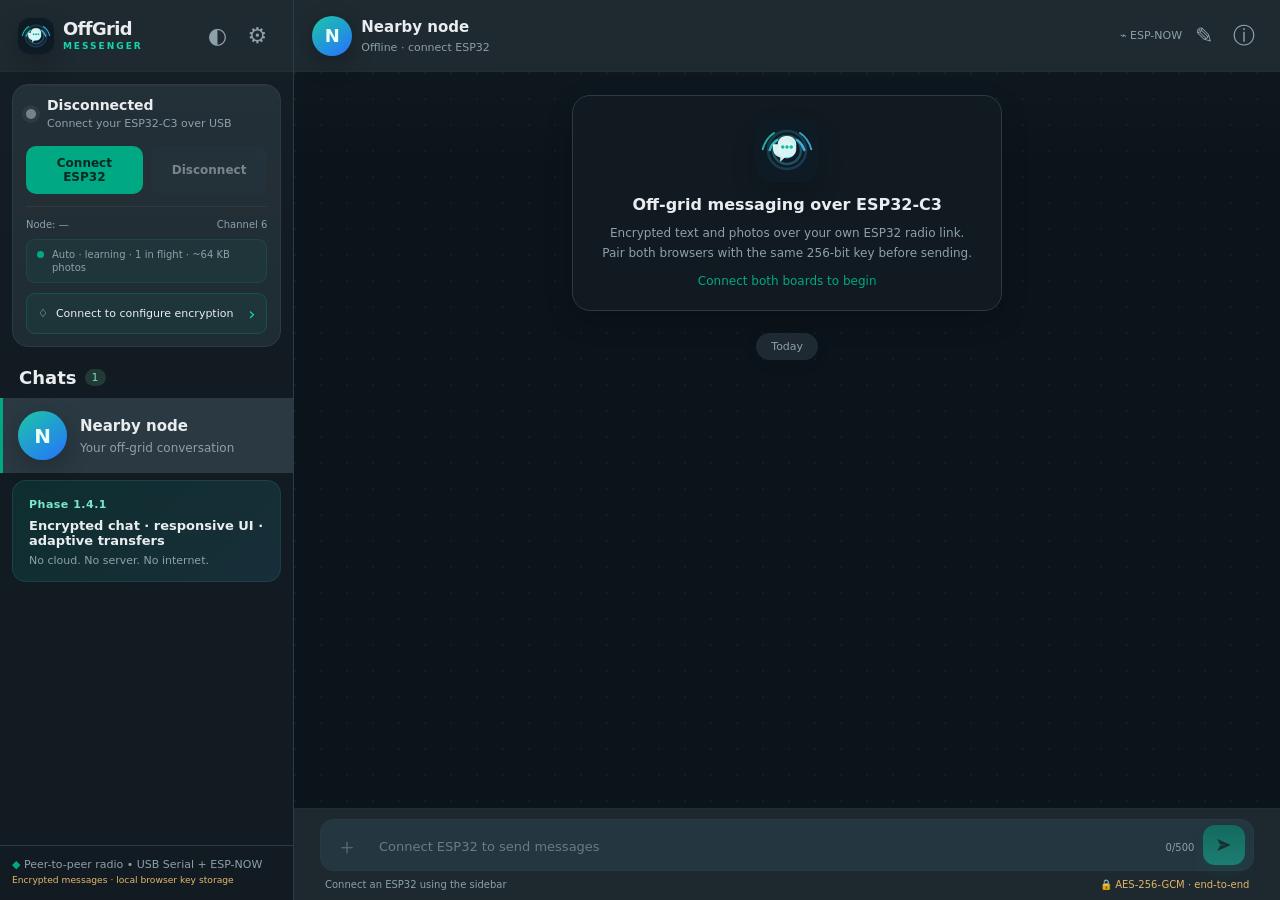
==== web/index.html @ 401028d9 "web(1.4.1): Add protocol contract tests Component snapshot derived from OffGridMessenger_Phase1_4_1." ====
<!doctype html>
<html lang="en">
<head>
  <meta charset="utf-8">
  <meta name="viewport" content="width=device-width, initial-scale=1">
  <meta name="theme-color" content="#101b21">
  <title>OffGrid Messenger — Phase 1.4.1</title>
  <link rel="icon" href="logo.svg" type="image/svg+xml">
  <link rel="stylesheet" href="styles.css?v=1.4.1">
  <script src="protocol.js?v=1.4.1" defer></script>
  <script src="app.js?v=1.4.1" defer></script>
</head>
<body>
<div class="app" id="app">
  <aside class="sidebar">
    <header class="side-head">
      <div class="branding">
        <img class="brand-logo" src="logo.svg" alt="OffGrid Messenger logo">
        <div><strong>OffGrid</strong><small>MESSENGER</small></div>
      </div>
      <div class="side-actions">
        <button class="icon-button" id="themeToggle" title="Toggle appearance" aria-label="Toggle appearance">◐</button>
        <button class="icon-button" id="settingsButton" title="Settings" aria-label="Settings">⚙</button>
      </div>
    </header>
    <div class="side-connection" id="connectionCard">
      <div class="connection-title">
        <span class="status-dot" id="statusDot"></span>
        <div><strong id="connectionState">Disconnected</strong><small id="connectionDescription">Connect your ESP32-C3 over USB</small></div>
      </div>
      <div class="connection-buttons">
        <button class="primary-button" id="connectButton">Connect ESP32</button>
        <button class="quiet-button" id="disconnectButton" disabled>Disconnect</button>
      </div>
      <div class="node-info"><span id="nodeAddress">Node: —</span><span id="nodeChannel">Channel 6</span></div>
      <div class="link-health" title="Link profile uses acknowledgment latency and retries, not physical distance"><span class="link-health-dot"></span><span id="linkModeLabel">Auto · learning link quality</span></div>
      <button class="security-line" id="securityButton" type="button"><span id="securityIcon">♢</span><span id="securityLabel">Connect to configure encryption</span><span class="security-chevron">›</span></button>
    </div>
    <div class="chats-heading"><h2>Chats</h2><span class="tiny-badge">1</span></div>
    <button class="contact active" id="contactButton" type="button">
      <span class="avatar" id="contactAvatar">N</span>
      <span class="contact-body"><span class="contact-top"><strong id="contactSidebarName">Nearby node</strong><span class="contact-time" id="lastChatTime"></span></span><span class="contact-preview" id="lastChatPreview">Your off-grid conversation</span></span>
    </button>
    <div class="phase-banner">
      <span>Phase 1.4.1</span>
      <strong>Encrypted chat · responsive UI · adaptive transfers</strong>
      <small>No cloud. No server. No internet.</small>
    </div>
    <div class="side-foot"><span class="tiny-offline">◆</span> Peer-to-peer radio • USB Serial + ESP-NOW <small>Encrypted messages · local browser key storage</small></div>
  </aside>
  <main class="conversation">
    <header class="chat-header">
      <button id="mobileBack" class="icon-button back-button" aria-label="Back to chats">‹</button>
      <span class="avatar avatar-small" id="headerAvatar">N</span>
      <div class="chat-title"><strong id="chatName">Nearby node</strong><span id="chatSubhead">Waiting for USB connection</span></div>
      <div class="header-tools"><span class="header-radio" title="ESP-NOW, channel 6">⌁ <span>ESP-NOW</span></span><button class="icon-button" id="renameButton" title="Rename contact" aria-label="Rename contact">✎</button><button class="icon-button" id="infoButton" title="About this chat" aria-label="Chat information">ⓘ</button></div>
    </header>
    <div class="chat-background">
      <div class="chat-scroll" id="chatScroll" aria-live="polite" aria-relevant="additions">
        <div class="intro" id="introCard">
          <img class="intro-logo" src="logo.svg" alt="OffGrid Messenger logo">
          <strong>Off-grid messaging over ESP32-C3</strong>
          <p>Encrypted text and photos over your own ESP32 radio link. Pair both browsers with the same 256-bit key before sending.</p>
          <span>Connect both boards to begin</span>
        </div>
        <div class="day-divider"><span>Today</span></div>
        <div class="messages" id="messages"></div>
      </div>
      <div class="send-panel">
        <div class="composer" id="composer">
          <button class="icon-button composer-attach" id="attachments" title="Send a photo" aria-label="Send a photo" disabled>＋</button>
          <input type="file" id="photoPicker" accept="image/*" hidden>
          <textarea id="messageInput" rows="1" maxlength="2000" placeholder="Connect ESP32 to send messages" disabled aria-label="Message"></textarea>
          <span id="byteCount" class="byte-count">0/500</span>
          <button class="send-button" id="sendButton" aria-label="Send message" disabled>
            <svg viewBox="0 0 24 24" aria-hidden="true"><path d="M3 20 21 12 3 4l3.8 7.2L15 12l-8.2.8L3 20Z"/></svg>
          </button>
        </div>
        <div class="composer-caption"><span id="composerStatus">Connect an ESP32 using the sidebar</span><span id="encryptionStatus">🔒 AES-256-GCM · end-to-end</span></div>
      </div>
    </div>
  </main>
</div>
<div class="modal-backdrop hidden" id="modalBackdrop" role="presentation"><section class="modal" role="dialog" aria-modal="true" aria-labelledby="modalTitle"><div class="modal-head"><h2 id="modalTitle">Settings</h2><button class="icon-button" id="closeModal" aria-label="Close dialog">✕</button></div><div id="modalBody"></div></section></div>
<div class="toast-host" id="toastHost" aria-live="polite"></div>
</body>
</html>
---- web/styles.css ----
:root{
  font-family:Inter,system-ui,-apple-system,"Segoe UI",sans-serif;
  font-size:14px;color-scheme:dark;
  --background:#09151b;--shell:#111b21;--panel:#202c33;--raised:#243640;--message:#202c33;--mine:#005c4b;
  --ink:#e9edef;--muted:#8ea0aa;--line:#2b3b43;--accent:#00a884;--accent-strong:#15d4b0;--hover:#2a3942;
  --chat:#0b141a;--blue:#53bdeb;--danger:#ff9985;--shadow:0 18px 60px rgba(0,0,0,.28);--glow:0 0 0 4px rgba(0,168,132,.12);
}
*{box-sizing:border-box}
html,body{height:100%}
body{margin:0;background:radial-gradient(circle at top,#0d2430 0,#09151b 48%,#071219 100%);color:var(--ink);overflow:hidden}
button,textarea,input{font:inherit}button{cursor:pointer}button:disabled{cursor:not-allowed;opacity:.45}
.app{max-width:1600px;min-width:320px;margin:0 auto;height:100dvh;display:flex;box-shadow:var(--shadow);background:var(--shell)}
.sidebar{width:370px;flex:none;border-right:1px solid var(--line);display:flex;flex-direction:column;min-height:0;background:linear-gradient(180deg,rgba(255,255,255,.015),transparent 30%)}
.side-head,.chat-header{height:72px;min-height:72px;background:rgba(32,44,51,.88);backdrop-filter:blur(12px);display:flex;align-items:center;padding:0 19px;gap:13px;border-bottom:1px solid rgba(255,255,255,.02)}
.side-head{justify-content:space-between}.branding{display:flex;align-items:center;gap:12px;line-height:1.1}.branding strong{font-size:19px;letter-spacing:-.6px}.branding small{display:block;font-size:9px;font-weight:750;color:var(--accent-strong);letter-spacing:2.6px;margin-top:4px}.brand-logo{width:38px;height:38px;border-radius:12px;box-shadow:0 10px 24px rgba(0,0,0,.22)}
.side-actions,.header-tools{display:flex;gap:4px;align-items:center}.icon-button{height:36px;width:36px;border:0;color:var(--muted);font-size:22px;border-radius:50%;background:transparent;display:inline-grid;place-items:center;transition:background .18s ease,color .18s ease,transform .18s ease}.icon-button:not(:disabled):hover{background:var(--hover);color:var(--ink);transform:translateY(-1px)}
.side-connection{margin:16px 15px 10px;padding:16px;border-radius:16px;background:linear-gradient(180deg,rgba(255,255,255,.02),transparent),var(--panel);border:1px solid var(--line);box-shadow:inset 0 1px 0 rgba(255,255,255,.03);transition:transform .24s ease,box-shadow .24s ease}.side-connection:hover{transform:translateY(-1px);box-shadow:var(--shadow),var(--glow)}
.connection-title{display:flex;align-items:center;gap:11px}.connection-title strong,.connection-title small{display:block}.connection-title small{color:var(--muted);font-size:11px;margin-top:4px;overflow-wrap:anywhere}.status-dot{height:10px;width:10px;background:#74848a;border-radius:100%;box-shadow:0 0 0 4px #74848a20;flex:none}.status-dot.on{background:#19cba4;box-shadow:0 0 0 4px #19cba420;animation:pulseDot 2s infinite}.status-dot.wait{background:#f6c453;box-shadow:0 0 0 4px #f6c45320;animation:pulseDot 1.7s infinite}
.connection-buttons{display:flex;gap:8px;margin:16px 0 12px}.primary-button,.quiet-button{border:0;border-radius:10px;padding:10px 14px;font-weight:700;font-size:12px;transition:transform .18s ease,filter .18s ease,background .18s ease}.primary-button{background:var(--accent);color:#062a22}.quiet-button{background:var(--raised);color:var(--ink)}.primary-button:not(:disabled):hover,.quiet-button:not(:disabled):hover{transform:translateY(-1px);filter:brightness(1.05)}.primary-button:not(:disabled):hover{background:var(--accent-strong)}
.node-info{border-top:1px solid var(--line);padding-top:12px;display:flex;justify-content:space-between;color:var(--muted);font-size:10px;gap:8px}.chats-heading{display:flex;align-items:center;gap:8px;padding:12px 19px 10px}.chats-heading h2{font-size:18px;margin:0}.tiny-badge{background:#213a34;color:#78d8bc;font-size:11px;padding:2px 7px;border-radius:50px}
.contact{display:flex;gap:13px;align-items:center;text-align:left;width:100%;background:transparent;color:var(--ink);border:0;padding:13px 18px;transition:background .2s ease}.contact.active{background:var(--hover);border-left:3px solid var(--accent);padding-left:15px}.contact:hover{background:var(--hover)}
.avatar{background:linear-gradient(145deg,#1cc7a7,#2671ff);width:49px;height:49px;border-radius:50%;display:inline-grid;place-items:center;font-size:20px;font-weight:700;color:#eafff6;flex:none;box-shadow:0 8px 24px rgba(0,0,0,.22)}.avatar-small{width:40px;height:40px;font-size:18px}
.contact-body{flex:1;min-width:0}.contact-top{display:flex;align-items:center;justify-content:space-between;gap:5px}.contact-top strong{overflow:hidden;text-overflow:ellipsis;white-space:nowrap;font-weight:600;font-size:15px}.contact-time{color:var(--muted);font-size:10px;flex:none}.contact-preview{color:var(--muted);display:block;white-space:nowrap;overflow:hidden;text-overflow:ellipsis;margin-top:6px;font-size:12px}
.phase-banner{margin:8px 15px 14px;padding:14px 16px;border-radius:14px;background:linear-gradient(135deg,rgba(0,168,132,.14),rgba(83,189,235,.12));border:1px solid rgba(83,189,235,.12)}.phase-banner span{display:inline-block;color:#7be7cb;font-size:11px;font-weight:700;letter-spacing:.5px}.phase-banner strong{display:block;margin-top:7px;font-size:13px}.phase-banner small{display:block;margin-top:6px;color:var(--muted);font-size:11px}
.side-foot{margin-top:auto;padding:13px 18px 19px;color:var(--muted);font-size:11px;line-height:1.6;border-top:1px solid var(--line)}.side-foot small{display:block;color:#e4b76d}.tiny-offline{color:var(--accent)}
.conversation{min-width:0;flex:1;display:flex;flex-direction:column}.chat-header{padding:0 24px}.chat-title{flex:1;min-width:0}.chat-title strong{display:block;font-size:15px;white-space:nowrap;overflow:hidden;text-overflow:ellipsis}.chat-title span{display:block;color:var(--muted);font-size:11px;margin-top:5px}.header-radio{color:var(--muted);font-size:11px;white-space:nowrap}.back-button{display:none}
.chat-background{min-height:0;display:flex;flex:1;flex-direction:column;background-color:var(--chat);background-image:radial-gradient(circle at 1px 1px,rgba(113,145,138,.08) 1px,transparent 0),linear-gradient(180deg,rgba(255,255,255,.015),transparent 12%);background-size:26px 26px,100% 100%}
.chat-scroll{flex:1;overflow-y:auto;padding:20px 8% 28px;scrollbar-color:#63747a50 transparent;scrollbar-width:thin}.intro{margin:7px auto 22px;max-width:430px;border:1px solid var(--line);border-radius:18px;background:rgba(17,27,33,.92);text-align:center;padding:22px 24px;color:var(--muted);font-size:12px;box-shadow:0 10px 28px rgba(0,0,0,.16);animation:fadeUp .5s ease}.intro-logo{width:64px;height:64px;border-radius:18px;box-shadow:0 12px 26px rgba(0,0,0,.16);margin-bottom:10px}.intro strong{display:block;color:var(--ink);font-size:16px}.intro p{line-height:1.65;margin:10px 0}.intro span{color:var(--accent)}.day-divider{text-align:center;margin:0 auto 20px}.day-divider span{display:inline-block;background:rgba(32,44,51,.92);color:var(--muted);padding:7px 15px;border-radius:999px;font-size:11px;box-shadow:0 4px 14px rgba(0,0,0,.08)}
.messages{display:flex;flex-direction:column;gap:8px}.message-row{width:100%;display:flex;opacity:1;transform:translateY(0)}.message-row.in.is-new{animation:msgInLeft .28s cubic-bezier(.2,.8,.2,1)}.message-row.out.is-new{animation:msgInRight .28s cubic-bezier(.2,.8,.2,1)}.message-row.out{justify-content:flex-end}
.message-bubble{max-width:min(76%,560px);min-width:94px;border-radius:10px;background:var(--message);padding:9px 11px 6px;box-shadow:0 1px 1px #0002,0 8px 20px rgba(0,0,0,.06);position:relative;overflow-wrap:anywhere;word-break:break-word;transition:transform .18s ease,box-shadow .18s ease}.message-bubble:hover{transform:translateY(-1px);box-shadow:0 1px 1px #0002,0 12px 26px rgba(0,0,0,.08)}.out .message-bubble{background:var(--mine)}.message-text{white-space:pre-wrap;line-height:1.5;font-size:13px}.message-meta{display:flex;justify-content:flex-end;align-items:center;gap:6px;margin-top:4px;font-size:10px;color:#c2d2d5ad;user-select:none;white-space:nowrap}.receipt{display:inline-flex;align-items:flex-end;min-width:18px;height:12px;position:relative}.receipt .check{position:absolute;right:0;bottom:-1px;font-size:12px;line-height:1;color:#b5c5c8;transform-origin:center;transition:color .18s ease,opacity .18s ease,transform .18s ease}.receipt .check.first{right:7px}.receipt .check.second{right:0}.message-row[data-status="read"] .receipt .check,.receipt.read .check{color:var(--blue)}.message-row[data-status="failed"] .receipt .check,.receipt.failed .check{display:none}.receipt.single .check.second{display:none}.receipt.pending .check,.receipt.queued .check{display:none}.receipt.pending::before,.receipt.queued::before{content:"◷";font-size:11px;color:#b5c5c8;position:absolute;right:0;bottom:-1px}.receipt.failed::before{content:"!";font-size:11px;color:var(--danger);position:absolute;right:0;bottom:-1px;font-weight:800}.message-row[data-status="read"] .receipt{animation:receiptGlow .24s ease}.send-panel{background:rgba(32,44,51,.88);backdrop-filter:blur(10px);padding:12px 24px 10px;border-top:1px solid rgba(255,255,255,.02)}.composer{display:flex;align-items:flex-end;gap:9px;background:var(--raised);border-radius:14px;padding:5px 8px;border:1px solid rgba(255,255,255,.02);transition:border-color .18s ease,box-shadow .18s ease}.composer:focus-within{border-color:rgba(0,168,132,.42);box-shadow:var(--glow)}.composer textarea{background:transparent;flex:1;min-width:0;border:0;resize:none;max-height:125px;min-height:36px;outline:none;color:var(--ink);padding:9px 5px;line-height:18px;scrollbar-width:thin}.composer textarea::placeholder{color:var(--muted)}.composer textarea:disabled{opacity:.65}.send-button{background:linear-gradient(180deg,var(--accent),var(--accent-strong));border:0;border-radius:12px;width:42px;height:40px;display:grid;place-items:center;color:#062b22;flex:none;box-shadow:0 10px 18px rgba(0,168,132,.18);transition:transform .18s ease,filter .18s ease}.send-button svg{width:18px;height:18px;fill:#062b22}.send-button:not(:disabled):hover{transform:translateY(-1px) scale(1.02);filter:brightness(1.03)}.byte-count{color:var(--muted);font-size:10px;padding-bottom:12px;white-space:nowrap}.byte-count.over{color:#ff9b83}.composer-caption{display:flex;justify-content:space-between;gap:10px;padding:8px 5px 1px;color:var(--muted);font-size:10px}.composer-caption span:last-child{color:#e0b56b}
.modal-backdrop{position:fixed;inset:0;background:#0009;z-index:10;display:grid;place-items:center;padding:16px;backdrop-filter:blur(4px)}.modal-backdrop.hidden{display:none}.modal{background:var(--panel);border:1px solid var(--line);border-radius:18px;width:min(430px,100%);padding:20px;box-shadow:var(--shadow);animation:modalIn .18s ease}.modal-head{display:flex;align-items:center;justify-content:space-between}.modal-head h2{margin:0;font-size:19px}.modal p{font-size:12px;color:var(--muted);line-height:1.6}.modal label{display:block;margin:18px 0 8px;font-size:12px;color:var(--muted)}.modal input{width:100%;background:var(--shell);border:1px solid var(--line);border-radius:10px;padding:12px;color:var(--ink);outline-color:var(--accent)}.modal-actions{display:flex;justify-content:flex-end;margin-top:19px;gap:8px}.info-line{border-bottom:1px solid var(--line);padding:11px 0;font-size:12px;display:flex;justify-content:space-between;gap:12px}.info-line span{color:var(--muted)}
.toast-host{position:fixed;left:50%;bottom:90px;transform:translateX(-50%);z-index:20;pointer-events:none}.toast{background:#394c52;color:#fff;padding:11px 16px;border-radius:10px;box-shadow:var(--shadow);margin-top:7px;font-size:12px;max-width:min(90vw,450px);animation:toastIn .2s ease}.soft-button{border:0;border-radius:10px;padding:10px 14px;font-weight:700;font-size:12px;background:#3d2f2b;color:#ffcfbf}
body.light{color-scheme:light;--background:#ebeef0;--shell:#fff;--panel:#f0f2f5;--raised:#fff;--message:#fff;--mine:#d9fdd3;--ink:#1b292f;--muted:#63747b;--line:#d5dee1;--hover:#e8eff0;--chat:#efeae2;--shadow:0 4px 28px rgba(25,56,60,.1);--glow:0 0 0 4px rgba(0,168,132,.08)}
body.light{background:radial-gradient(circle at top,#f6fbff 0,#eef2f4 52%,#e8ecee 100%)}body.light .message-meta{color:#64746fc9}body.light .side-foot small,body.light .composer-caption span:last-child{color:#94711e}.history-empty{color:var(--muted);font-size:12px;text-align:center;padding:24px 0}
@keyframes pulseDot{0%{transform:scale(1);box-shadow:0 0 0 0 rgba(25,203,164,.24)}70%{transform:scale(1.05);box-shadow:0 0 0 8px rgba(25,203,164,0)}100%{transform:scale(1)}}
@keyframes fadeUp{from{opacity:0;transform:translateY(10px)}to{opacity:1;transform:none}}
@keyframes msgInLeft{from{opacity:0;transform:translate(-12px,8px) scale(.98)}to{opacity:1;transform:none}}
@keyframes msgInRight{from{opacity:0;transform:translate(12px,8px) scale(.98)}to{opacity:1;transform:none}}
@keyframes toastIn{from{opacity:0;transform:translateY(8px)}to{opacity:1;transform:none}}
@keyframes modalIn{from{opacity:0;transform:scale(.98) translateY(6px)}to{opacity:1;transform:none}}
@keyframes receiptGlow{0%{transform:scale(.9);opacity:.7}100%{transform:scale(1);opacity:1}}
@media(max-width:800px){.sidebar{width:290px}.chat-scroll{padding-left:4%;padding-right:4%}.send-panel{padding-left:10px;padding-right:10px}.chat-header{padding:0 10px}}
@media(max-width:590px){.app{position:relative;overflow:hidden}.sidebar{width:100%;position:absolute;inset:0;z-index:2}.conversation{width:100%;position:absolute;inset:0;z-index:1}body.mobile-chat .sidebar{display:none}body.mobile-chat .conversation{z-index:3}.back-button{display:grid}.header-radio span{display:none}.side-foot{padding-bottom:24px}.message-bubble{max-width:85%}}

/* Phase 1.4: compact WhatsApp-style overlapping vector receipts */
.receipt-icon{display:inline-flex;align-items:center;justify-content:center;width:26px;height:16px;flex:none;color:#aebec5;line-height:1;position:relative;transition:color .22s ease,transform .22s ease}
.receipt-icon svg{overflow:visible;display:block}
.receipt-icon .tick-one,.receipt-icon .tick-two{transition:opacity .18s ease,stroke .18s ease}
.receipt-icon.sent .tick-two{opacity:0}
.receipt-icon.read{color:#53bdeb;animation:receiptGlow .26s ease}
.receipt-icon.sending .tick-one,.receipt-icon.sending .tick-two,.receipt-icon.queued .tick-one,.receipt-icon.queued .tick-two,.receipt-icon.failed .tick-one,.receipt-icon.failed .tick-two{opacity:0}
.receipt-icon.sending:after,.receipt-icon.queued:after{content:'◷';position:absolute;right:3px;bottom:0;font-size:13px;color:var(--muted)}
.receipt-icon.failed:after{content:'!';position:absolute;right:8px;bottom:0;font-weight:800;font-size:13px;color:var(--danger)}
.transfer-progress{font-weight:700;font-variant-numeric:tabular-nums;color:var(--accent-strong);font-size:10px}
.chat-photo{display:block;max-width:min(340px,58vw);width:auto;height:auto;max-height:360px;object-fit:contain;border-radius:9px;cursor:zoom-in;background:rgba(0,0,0,.14);transition:filter .2s ease,transform .2s ease}
.chat-photo:hover{filter:brightness(1.04)}.photo-caption{font-size:10px;color:var(--muted);padding-top:7px}
.message-row.retryable{cursor:pointer}.message-row.retryable .message-bubble{outline:1px solid rgba(255,153,133,.38)}.message-row.retryable:hover .message-bubble{outline-color:var(--danger)}
.security-line{border:1px solid rgba(0,168,132,.25);width:100%;background:rgba(0,168,132,.07);color:var(--ink);display:flex;align-items:center;gap:8px;text-align:left;padding:9px 11px;border-radius:9px;font-size:11px;transition:background .2s ease,transform .18s ease}
.security-line:hover{background:rgba(0,168,132,.14);transform:translateY(-1px)}.security-line #securityLabel{flex:1;line-height:1.4}.security-chevron{font-size:18px;color:var(--accent-strong)}
.pair-key-field{display:block;width:100%;background:var(--shell);border:1px solid var(--line);border-radius:10px;padding:10px 12px;color:var(--ink);font-family:ui-monospace,SFMono-Regular,Consolas,monospace;font-size:12px;outline-color:var(--accent);resize:vertical;word-break:break-all;margin:13px 0}
.pair-actions{display:flex;align-items:center;flex-wrap:wrap;gap:8px}.pair-status{border-radius:10px;padding:11px 12px;background:rgba(0,168,132,.10);border:1px solid rgba(0,168,132,.16);font-size:12px;margin-top:14px}
.settings-actions{display:flex;flex-wrap:wrap;gap:8px;margin-top:15px}.setting-select{background:var(--shell);color:var(--ink);border:1px solid var(--line);border-radius:10px;width:100%;padding:11px;line-height:1.5;white-space:normal}
.icon-button.composer-attach:not(:disabled){background:rgba(0,168,132,.1);color:var(--accent-strong);font-size:28px;align-self:center}.icon-button.composer-attach:not(:disabled):hover{background:rgba(0,168,132,.18);transform:rotate(45deg) scale(1.06)}
.message-bubble:has(.chat-photo){padding:6px 7px 6px}.message-bubble:has(.chat-photo) .message-meta{padding:0 4px}

/* Light mode: intentionally override all Phase 1.3 dark/translucent hardcoded backgrounds. */
body.light{--shell:#fff;--panel:#f8fafb;--raised:#fff;--message:#fff;--mine:#d9fbd8;--ink:#20313a;--muted:#586a73;--line:#d9e3e6;--hover:#e9f3f2;--chat:#f2f5f4;--accent:#009779;--accent-strong:#007b66;--blue:#128ad4;--danger:#b63b36}
body.light .side-head,body.light .chat-header{background:rgba(248,250,251,.97);border-bottom:1px solid #dce6e8;color:#20313a}
body.light .send-panel{background:rgba(248,250,251,.96);border-top:1px solid #dae5e8}
body.light .side-connection{background:linear-gradient(180deg,#fff,#f4faf8);border-color:#d7e7e3;box-shadow:0 3px 20px #143e3420}
body.light .intro{background:#fff;border-color:#d6e2e5;color:#5a6d73;box-shadow:0 14px 35px #1f444c12}
body.light .day-divider span{background:#e5efed;color:#53666e;box-shadow:0 2px 10px #204a4b0d}
body.light .phase-banner{background:linear-gradient(120deg,#dff6ee,#e3f0fe);border:1px solid #c5e7e1}
body.light .phase-banner span{color:#007f68}body.light .phase-banner strong{color:#214c46}
body.light .tiny-badge{background:#def4ec;color:#08745f}
body.light .message-bubble{box-shadow:0 1px 4px #35575a16,0 7px 22px #35575a0a}
body.light .message-meta{color:#587276}
body.light .receipt-icon{color:#758d95}body.light .receipt-icon.read{color:#168bd5}
body.light .chat-background{background-color:#eef3f1;background-image:radial-gradient(circle at 1px 1px,rgba(70,111,99,.07) 1px,transparent 0)}
body.light .composer{background:#fff;border:1px solid #d9e5e7;box-shadow:0 2px 8px #123a3810}
body.light .composer textarea{color:#21353a}body.light .composer-caption{color:#5e747b}
body.light .modal{background:#fff;border-color:#d9e4e7}body.light .modal-backdrop{background:rgba(28,48,51,.42)}
body.light .modal input,body.light .pair-key-field,body.light .setting-select{background:#f7fbfb;border-color:#d4e5e7;color:#23343a}
body.light .security-line{background:#e3f7f0;border-color:#bde7d9;color:#1c564a}body.light .security-line:hover{background:#d3f2e7}
body.light .pair-status{background:#e6f7ef;border-color:#bbe2d6;color:#28604e}
body.light .soft-button{background:#fff1eb;color:#a33d2f}body.light .toast{background:#20373c;color:#fff}
body.light .contact.active{background:#e9f5f2}body.light .side-foot{color:#586d72}
body.light .brand-logo{box-shadow:0 4px 12px #2b66552b}
@media(prefers-reduced-motion:reduce){*,*::before,*::after{animation-duration:.01ms!important;transition-duration:.01ms!important;scroll-behavior:auto!important}}
@media(max-width:590px){.chat-photo{max-width:64vw}.security-line{font-size:11px}.pair-actions>*{flex:1}.phase-banner{display:none}}

/* Phase 1.4.1 — real full-width adaptive desktop / split-screen / narrow-window layout */
:root{--sidebar-width:clamp(270px,23vw,366px)}
html,body{width:100%;min-width:0;height:100%;overflow:hidden}
.app{width:100%;max-width:none;min-width:0;margin:0;height:100dvh;border-radius:0;overflow:hidden;box-shadow:none}
.sidebar{width:var(--sidebar-width);min-width:0;flex:0 0 var(--sidebar-width);overflow-y:auto;overflow-x:hidden;scrollbar-width:thin}
.conversation{flex:1 1 0;min-width:0;width:auto;overflow:hidden}
.side-head,.chat-header{min-width:0;gap:9px;padding-inline:clamp(11px,1.4vw,22px)}
.side-head{flex-shrink:0}.branding{min-width:0;gap:9px}.branding strong{font-size:clamp(16px,1.4vw,19px)}.branding small{letter-spacing:2px}.brand-logo{height:36px;width:36px;flex-shrink:0}
.side-actions,.header-tools{flex-shrink:0}.chat-title{min-width:0}.chat-title span{text-overflow:ellipsis;overflow:hidden;white-space:nowrap}
.side-connection{margin:12px 12px 8px;padding:12px 13px}.node-info{flex-wrap:wrap;row-gap:4px;font-size:10px}.node-info span{overflow-wrap:anywhere}
.connection-buttons{flex-wrap:wrap}.connection-buttons button{flex:1 1 115px}
.phase-banner{margin:7px 12px 12px}.side-foot{padding:10px 12px 12px}.chat-header .avatar{flex-shrink:0}
.chat-scroll{padding:16px clamp(12px,4vw,64px) 24px;min-width:0;overscroll-behavior-y:contain}
.message-bubble{max-width:min(83%,680px);min-width:0;overflow:hidden}.message-row{min-width:0}.message-text{overflow-wrap:anywhere}
.message-bubble:has(.chat-photo){max-width:min(83%,520px)}.chat-photo{display:block;width:auto;max-width:100%;height:auto;max-height:min(46vh,465px);object-fit:contain}
.send-panel{padding:10px clamp(10px,2vw,28px) 9px;min-width:0}.composer{min-width:0}.composer textarea{font-size:13px}.composer-caption{flex-wrap:wrap;row-gap:3px}.composer-caption span{min-width:0;overflow-wrap:anywhere}
.header-radio{flex-shrink:0}.link-health{margin:9px 0 10px;padding:8px 10px;border-radius:9px;background:rgba(0,168,132,.065);border:1px solid rgba(0,168,132,.17);color:var(--muted);display:flex;align-items:flex-start;gap:8px;font-size:10px;line-height:1.3;overflow-wrap:anywhere}
.link-health-dot{display:block;width:7px;height:7px;flex-shrink:0;border-radius:50%;background:var(--accent);margin-top:3px}
body.light .link-health{background:#eaf6f2;border-color:#cfebe0;color:#346759}
body.light .side-head,body.light .chat-header{background:#f8fafb}
body.light .chat-title strong,body.light .branding strong{color:var(--ink)}
body.light .composer .send-button:disabled{background:#d2e8e2;color:#658c80}
body.light .composer .send-button:not(:disabled){background:#00a884}
body.light .composer .send-button svg{fill:#062b22}
body.light .side-connection .primary-button:disabled{background:#c5d9d5;color:#567b72}
body.light .side-connection .quiet-button{border:1px solid #d7e4e5;color:#29454a}
body.light .phase-banner small{color:#527878}
body.light .avatar{color:#fff}
body.light .chat-background{background-color:#edf4f1}
/* Compact desktop and half-width windows: preserve usable messaging pane */
@media (min-width:721px) and (max-width:1100px){
 :root{--sidebar-width:clamp(230px,32vw,310px)}
 .chat-header{height:62px;min-height:62px}.side-head{height:62px;min-height:62px}
 .chat-scroll{padding-left:13px;padding-right:13px}.header-radio span{display:none}
 .chat-header .avatar{width:36px;height:36px}.chat-title strong{font-size:14px}
 .chat-title span{font-size:10px}.phase-banner{padding:12px}
 .message-bubble{max-width:86%}.message-bubble:has(.chat-photo){max-width:86%}
 .send-panel{padding:9px 10px 8px}.composer-caption{font-size:9px}
}
@media(max-width:720px){
 :root{--sidebar-width:100%}
 .app{position:relative;width:100%;height:100dvh;overflow:hidden}
 .sidebar{width:100%;height:100%;position:absolute;inset:0;z-index:2;background:var(--shell);overflow-y:auto;display:flex;animation:fadeUp .22s ease}
 .conversation{width:100%;height:100%;position:absolute;inset:0;z-index:1;overflow:hidden;visibility:hidden}
 body.mobile-chat .sidebar{display:none}
 body.mobile-chat .conversation{visibility:visible;z-index:3;animation:chatSlide .2s ease-out}
 .back-button{display:inline-grid;flex:none}.chat-header{min-height:62px;height:62px;padding:0 9px;gap:7px}
 .header-radio{display:none}.chat-title strong{font-size:14px}.chat-title span{font-size:10px}
 .chat-scroll{padding:12px 10px 16px}.message-bubble{max-width:89%}.message-bubble:has(.chat-photo){max-width:89%}
 .send-panel{padding:8px 8px max(8px,env(safe-area-inset-bottom))}
 .composer-caption{font-size:9px}.composer-caption span:last-child{display:none}
 .side-foot{margin-top:auto}.phase-banner{display:block}.contact{min-height:74px}
 .chat-photo{max-width:100%;max-height:44vh}
 .modal{max-height:calc(100dvh - 28px);overflow-y:auto}
 .pair-actions>*{flex:1 1 130px}
}
@media(max-width:380px){.side-actions .icon-button{width:32px;height:32px}.branding strong{font-size:16px}.brand-logo{width:33px;height:33px}.header-tools{gap:0}.header-tools .icon-button{width:30px;height:32px}.avatar-small{width:32px;height:32px}.byte-count{font-size:9px}}
@keyframes chatSlide{from{opacity:.65;transform:translateX(12px)}to{opacity:1;transform:translateX(0)}}
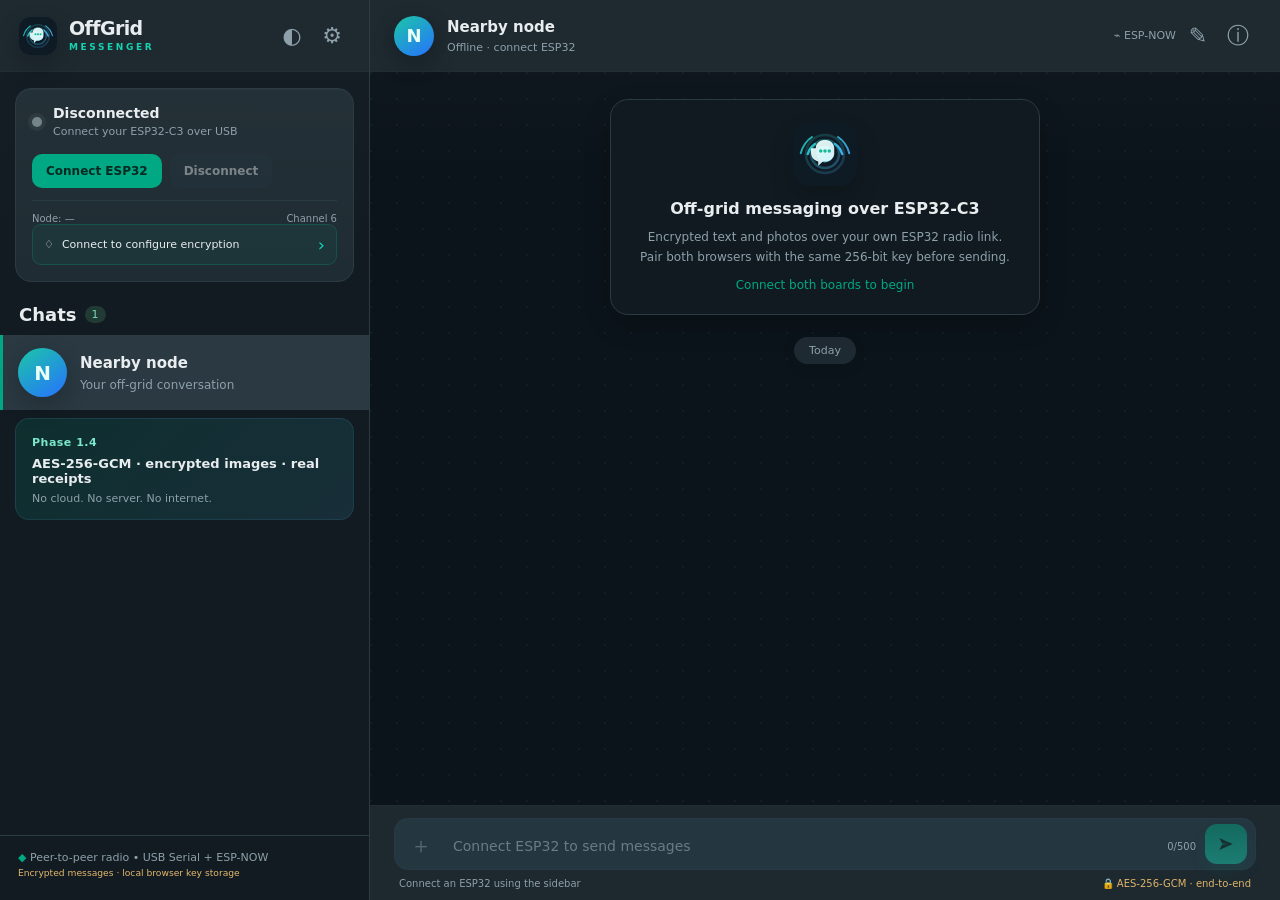
==== commit baa79924: "web(1.4.0): Establish Phase 1.4 baseline Component snapshot derived from OffGridMessenger_Phase1_4.z" ====
--- a/web/index.html
+++ b/web/index.html
@@ -4,11 +4,11 @@
   <meta charset="utf-8">
   <meta name="viewport" content="width=device-width, initial-scale=1">
   <meta name="theme-color" content="#101b21">
-  <title>OffGrid Messenger — Phase 1.4.1</title>
+  <title>OffGrid Messenger — Phase 1.4</title>
   <link rel="icon" href="logo.svg" type="image/svg+xml">
-  <link rel="stylesheet" href="styles.css?v=1.4.1">
-  <script src="protocol.js?v=1.4.1" defer></script>
-  <script src="app.js?v=1.4.1" defer></script>
+  <link rel="stylesheet" href="styles.css?v=1.4.0">
+  <script src="protocol.js?v=1.4.0" defer></script>
+  <script src="app.js?v=1.4.0" defer></script>
 </head>
 <body>
 <div class="app" id="app">
@@ -33,7 +33,6 @@
         <button class="quiet-button" id="disconnectButton" disabled>Disconnect</button>
       </div>
       <div class="node-info"><span id="nodeAddress">Node: —</span><span id="nodeChannel">Channel 6</span></div>
-      <div class="link-health" title="Link profile uses acknowledgment latency and retries, not physical distance"><span class="link-health-dot"></span><span id="linkModeLabel">Auto · learning link quality</span></div>
       <button class="security-line" id="securityButton" type="button"><span id="securityIcon">♢</span><span id="securityLabel">Connect to configure encryption</span><span class="security-chevron">›</span></button>
     </div>
     <div class="chats-heading"><h2>Chats</h2><span class="tiny-badge">1</span></div>
@@ -42,8 +41,8 @@
       <span class="contact-body"><span class="contact-top"><strong id="contactSidebarName">Nearby node</strong><span class="contact-time" id="lastChatTime"></span></span><span class="contact-preview" id="lastChatPreview">Your off-grid conversation</span></span>
     </button>
     <div class="phase-banner">
-      <span>Phase 1.4.1</span>
-      <strong>Encrypted chat · responsive UI · adaptive transfers</strong>
+      <span>Phase 1.4</span>
+      <strong>AES-256-GCM · encrypted images · real receipts</strong>
       <small>No cloud. No server. No internet.</small>
     </div>
     <div class="side-foot"><span class="tiny-offline">◆</span> Peer-to-peer radio • USB Serial + ESP-NOW <small>Encrypted messages · local browser key storage</small></div>
--- a/web/styles.css
+++ b/web/styles.css
@@ -89,62 +89,3 @@
 body.light .brand-logo{box-shadow:0 4px 12px #2b66552b}
 @media(prefers-reduced-motion:reduce){*,*::before,*::after{animation-duration:.01ms!important;transition-duration:.01ms!important;scroll-behavior:auto!important}}
 @media(max-width:590px){.chat-photo{max-width:64vw}.security-line{font-size:11px}.pair-actions>*{flex:1}.phase-banner{display:none}}
-
-/* Phase 1.4.1 — real full-width adaptive desktop / split-screen / narrow-window layout */
-:root{--sidebar-width:clamp(270px,23vw,366px)}
-html,body{width:100%;min-width:0;height:100%;overflow:hidden}
-.app{width:100%;max-width:none;min-width:0;margin:0;height:100dvh;border-radius:0;overflow:hidden;box-shadow:none}
-.sidebar{width:var(--sidebar-width);min-width:0;flex:0 0 var(--sidebar-width);overflow-y:auto;overflow-x:hidden;scrollbar-width:thin}
-.conversation{flex:1 1 0;min-width:0;width:auto;overflow:hidden}
-.side-head,.chat-header{min-width:0;gap:9px;padding-inline:clamp(11px,1.4vw,22px)}
-.side-head{flex-shrink:0}.branding{min-width:0;gap:9px}.branding strong{font-size:clamp(16px,1.4vw,19px)}.branding small{letter-spacing:2px}.brand-logo{height:36px;width:36px;flex-shrink:0}
-.side-actions,.header-tools{flex-shrink:0}.chat-title{min-width:0}.chat-title span{text-overflow:ellipsis;overflow:hidden;white-space:nowrap}
-.side-connection{margin:12px 12px 8px;padding:12px 13px}.node-info{flex-wrap:wrap;row-gap:4px;font-size:10px}.node-info span{overflow-wrap:anywhere}
-.connection-buttons{flex-wrap:wrap}.connection-buttons button{flex:1 1 115px}
-.phase-banner{margin:7px 12px 12px}.side-foot{padding:10px 12px 12px}.chat-header .avatar{flex-shrink:0}
-.chat-scroll{padding:16px clamp(12px,4vw,64px) 24px;min-width:0;overscroll-behavior-y:contain}
-.message-bubble{max-width:min(83%,680px);min-width:0;overflow:hidden}.message-row{min-width:0}.message-text{overflow-wrap:anywhere}
-.message-bubble:has(.chat-photo){max-width:min(83%,520px)}.chat-photo{display:block;width:auto;max-width:100%;height:auto;max-height:min(46vh,465px);object-fit:contain}
-.send-panel{padding:10px clamp(10px,2vw,28px) 9px;min-width:0}.composer{min-width:0}.composer textarea{font-size:13px}.composer-caption{flex-wrap:wrap;row-gap:3px}.composer-caption span{min-width:0;overflow-wrap:anywhere}
-.header-radio{flex-shrink:0}.link-health{margin:9px 0 10px;padding:8px 10px;border-radius:9px;background:rgba(0,168,132,.065);border:1px solid rgba(0,168,132,.17);color:var(--muted);display:flex;align-items:flex-start;gap:8px;font-size:10px;line-height:1.3;overflow-wrap:anywhere}
-.link-health-dot{display:block;width:7px;height:7px;flex-shrink:0;border-radius:50%;background:var(--accent);margin-top:3px}
-body.light .link-health{background:#eaf6f2;border-color:#cfebe0;color:#346759}
-body.light .side-head,body.light .chat-header{background:#f8fafb}
-body.light .chat-title strong,body.light .branding strong{color:var(--ink)}
-body.light .composer .send-button:disabled{background:#d2e8e2;color:#658c80}
-body.light .composer .send-button:not(:disabled){background:#00a884}
-body.light .composer .send-button svg{fill:#062b22}
-body.light .side-connection .primary-button:disabled{background:#c5d9d5;color:#567b72}
-body.light .side-connection .quiet-button{border:1px solid #d7e4e5;color:#29454a}
-body.light .phase-banner small{color:#527878}
-body.light .avatar{color:#fff}
-body.light .chat-background{background-color:#edf4f1}
-/* Compact desktop and half-width windows: preserve usable messaging pane */
-@media (min-width:721px) and (max-width:1100px){
- :root{--sidebar-width:clamp(230px,32vw,310px)}
- .chat-header{height:62px;min-height:62px}.side-head{height:62px;min-height:62px}
- .chat-scroll{padding-left:13px;padding-right:13px}.header-radio span{display:none}
- .chat-header .avatar{width:36px;height:36px}.chat-title strong{font-size:14px}
- .chat-title span{font-size:10px}.phase-banner{padding:12px}
- .message-bubble{max-width:86%}.message-bubble:has(.chat-photo){max-width:86%}
- .send-panel{padding:9px 10px 8px}.composer-caption{font-size:9px}
-}
-@media(max-width:720px){
- :root{--sidebar-width:100%}
- .app{position:relative;width:100%;height:100dvh;overflow:hidden}
- .sidebar{width:100%;height:100%;position:absolute;inset:0;z-index:2;background:var(--shell);overflow-y:auto;display:flex;animation:fadeUp .22s ease}
- .conversation{width:100%;height:100%;position:absolute;inset:0;z-index:1;overflow:hidden;visibility:hidden}
- body.mobile-chat .sidebar{display:none}
- body.mobile-chat .conversation{visibility:visible;z-index:3;animation:chatSlide .2s ease-out}
- .back-button{display:inline-grid;flex:none}.chat-header{min-height:62px;height:62px;padding:0 9px;gap:7px}
- .header-radio{display:none}.chat-title strong{font-size:14px}.chat-title span{font-size:10px}
- .chat-scroll{padding:12px 10px 16px}.message-bubble{max-width:89%}.message-bubble:has(.chat-photo){max-width:89%}
- .send-panel{padding:8px 8px max(8px,env(safe-area-inset-bottom))}
- .composer-caption{font-size:9px}.composer-caption span:last-child{display:none}
- .side-foot{margin-top:auto}.phase-banner{display:block}.contact{min-height:74px}
- .chat-photo{max-width:100%;max-height:44vh}
- .modal{max-height:calc(100dvh - 28px);overflow-y:auto}
- .pair-actions>*{flex:1 1 130px}
-}
-@media(max-width:380px){.side-actions .icon-button{width:32px;height:32px}.branding strong{font-size:16px}.brand-logo{width:33px;height:33px}.header-tools{gap:0}.header-tools .icon-button{width:30px;height:32px}.avatar-small{width:32px;height:32px}.byte-count{font-size:9px}}
-@keyframes chatSlide{from{opacity:.65;transform:translateX(12px)}to{opacity:1;transform:translateX(0)}}
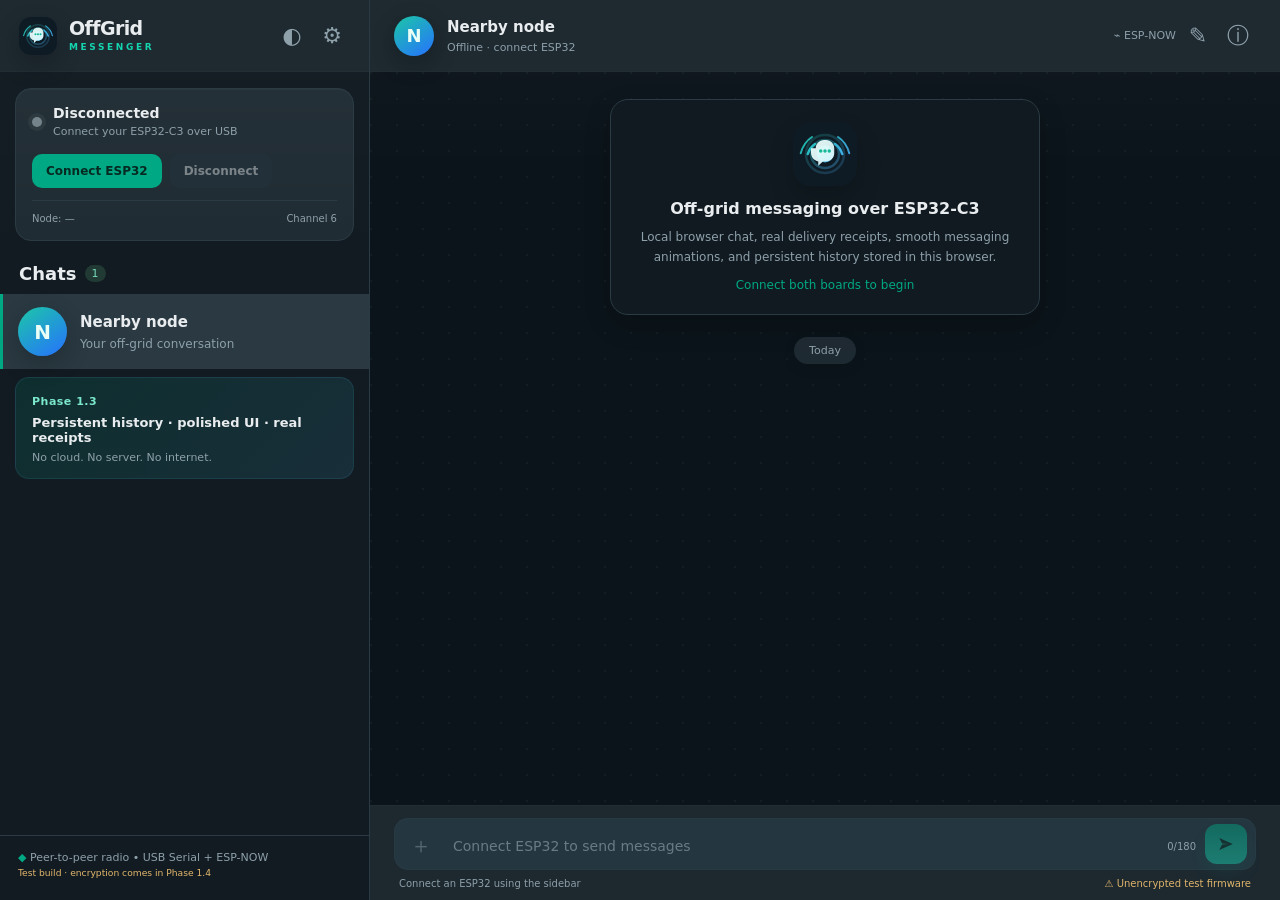
==== commit 5075250d: "web(1.3.0): Develop communication protocol and UI Component snapshot derived from OffGridMessenger_P" ====
--- a/web/index.html
+++ b/web/index.html
@@ -4,11 +4,10 @@
   <meta charset="utf-8">
   <meta name="viewport" content="width=device-width, initial-scale=1">
   <meta name="theme-color" content="#101b21">
-  <title>OffGrid Messenger — Phase 1.4</title>
+  <title>OffGrid Messenger</title>
   <link rel="icon" href="logo.svg" type="image/svg+xml">
-  <link rel="stylesheet" href="styles.css?v=1.4.0">
-  <script src="protocol.js?v=1.4.0" defer></script>
-  <script src="app.js?v=1.4.0" defer></script>
+  <link rel="stylesheet" href="styles.css?v=1.3.0">
+  <script src="app.js?v=1.3.0" defer></script>
 </head>
 <body>
 <div class="app" id="app">
@@ -33,7 +32,6 @@
         <button class="quiet-button" id="disconnectButton" disabled>Disconnect</button>
       </div>
       <div class="node-info"><span id="nodeAddress">Node: —</span><span id="nodeChannel">Channel 6</span></div>
-      <button class="security-line" id="securityButton" type="button"><span id="securityIcon">♢</span><span id="securityLabel">Connect to configure encryption</span><span class="security-chevron">›</span></button>
     </div>
     <div class="chats-heading"><h2>Chats</h2><span class="tiny-badge">1</span></div>
     <button class="contact active" id="contactButton" type="button">
@@ -41,11 +39,11 @@
       <span class="contact-body"><span class="contact-top"><strong id="contactSidebarName">Nearby node</strong><span class="contact-time" id="lastChatTime"></span></span><span class="contact-preview" id="lastChatPreview">Your off-grid conversation</span></span>
     </button>
     <div class="phase-banner">
-      <span>Phase 1.4</span>
-      <strong>AES-256-GCM · encrypted images · real receipts</strong>
+      <span>Phase 1.3</span>
+      <strong>Persistent history · polished UI · real receipts</strong>
       <small>No cloud. No server. No internet.</small>
     </div>
-    <div class="side-foot"><span class="tiny-offline">◆</span> Peer-to-peer radio • USB Serial + ESP-NOW <small>Encrypted messages · local browser key storage</small></div>
+    <div class="side-foot"><span class="tiny-offline">◆</span> Peer-to-peer radio • USB Serial + ESP-NOW <small>Test build · encryption comes in Phase 1.4</small></div>
   </aside>
   <main class="conversation">
     <header class="chat-header">
@@ -59,7 +57,7 @@
         <div class="intro" id="introCard">
           <img class="intro-logo" src="logo.svg" alt="OffGrid Messenger logo">
           <strong>Off-grid messaging over ESP32-C3</strong>
-          <p>Encrypted text and photos over your own ESP32 radio link. Pair both browsers with the same 256-bit key before sending.</p>
+          <p>Local browser chat, real delivery receipts, smooth messaging animations, and persistent history stored in this browser.</p>
           <span>Connect both boards to begin</span>
         </div>
         <div class="day-divider"><span>Today</span></div>
@@ -67,15 +65,14 @@
       </div>
       <div class="send-panel">
         <div class="composer" id="composer">
-          <button class="icon-button composer-attach" id="attachments" title="Send a photo" aria-label="Send a photo" disabled>＋</button>
-          <input type="file" id="photoPicker" accept="image/*" hidden>
-          <textarea id="messageInput" rows="1" maxlength="2000" placeholder="Connect ESP32 to send messages" disabled aria-label="Message"></textarea>
-          <span id="byteCount" class="byte-count">0/500</span>
+          <button class="icon-button composer-attach" id="attachments" title="Coming in later phases" disabled>＋</button>
+          <textarea id="messageInput" rows="1" maxlength="720" placeholder="Connect ESP32 to send messages" disabled aria-label="Message"></textarea>
+          <span id="byteCount" class="byte-count">0/180</span>
           <button class="send-button" id="sendButton" aria-label="Send message" disabled>
             <svg viewBox="0 0 24 24" aria-hidden="true"><path d="M3 20 21 12 3 4l3.8 7.2L15 12l-8.2.8L3 20Z"/></svg>
           </button>
         </div>
-        <div class="composer-caption"><span id="composerStatus">Connect an ESP32 using the sidebar</span><span id="encryptionStatus">🔒 AES-256-GCM · end-to-end</span></div>
+        <div class="composer-caption"><span id="composerStatus">Connect an ESP32 using the sidebar</span><span id="encryptionStatus">⚠ Unencrypted test firmware</span></div>
       </div>
     </div>
   </main>
--- a/web/styles.css
+++ b/web/styles.css
@@ -42,50 +42,3 @@
 @keyframes receiptGlow{0%{transform:scale(.9);opacity:.7}100%{transform:scale(1);opacity:1}}
 @media(max-width:800px){.sidebar{width:290px}.chat-scroll{padding-left:4%;padding-right:4%}.send-panel{padding-left:10px;padding-right:10px}.chat-header{padding:0 10px}}
 @media(max-width:590px){.app{position:relative;overflow:hidden}.sidebar{width:100%;position:absolute;inset:0;z-index:2}.conversation{width:100%;position:absolute;inset:0;z-index:1}body.mobile-chat .sidebar{display:none}body.mobile-chat .conversation{z-index:3}.back-button{display:grid}.header-radio span{display:none}.side-foot{padding-bottom:24px}.message-bubble{max-width:85%}}
-
-/* Phase 1.4: compact WhatsApp-style overlapping vector receipts */
-.receipt-icon{display:inline-flex;align-items:center;justify-content:center;width:26px;height:16px;flex:none;color:#aebec5;line-height:1;position:relative;transition:color .22s ease,transform .22s ease}
-.receipt-icon svg{overflow:visible;display:block}
-.receipt-icon .tick-one,.receipt-icon .tick-two{transition:opacity .18s ease,stroke .18s ease}
-.receipt-icon.sent .tick-two{opacity:0}
-.receipt-icon.read{color:#53bdeb;animation:receiptGlow .26s ease}
-.receipt-icon.sending .tick-one,.receipt-icon.sending .tick-two,.receipt-icon.queued .tick-one,.receipt-icon.queued .tick-two,.receipt-icon.failed .tick-one,.receipt-icon.failed .tick-two{opacity:0}
-.receipt-icon.sending:after,.receipt-icon.queued:after{content:'◷';position:absolute;right:3px;bottom:0;font-size:13px;color:var(--muted)}
-.receipt-icon.failed:after{content:'!';position:absolute;right:8px;bottom:0;font-weight:800;font-size:13px;color:var(--danger)}
-.transfer-progress{font-weight:700;font-variant-numeric:tabular-nums;color:var(--accent-strong);font-size:10px}
-.chat-photo{display:block;max-width:min(340px,58vw);width:auto;height:auto;max-height:360px;object-fit:contain;border-radius:9px;cursor:zoom-in;background:rgba(0,0,0,.14);transition:filter .2s ease,transform .2s ease}
-.chat-photo:hover{filter:brightness(1.04)}.photo-caption{font-size:10px;color:var(--muted);padding-top:7px}
-.message-row.retryable{cursor:pointer}.message-row.retryable .message-bubble{outline:1px solid rgba(255,153,133,.38)}.message-row.retryable:hover .message-bubble{outline-color:var(--danger)}
-.security-line{border:1px solid rgba(0,168,132,.25);width:100%;background:rgba(0,168,132,.07);color:var(--ink);display:flex;align-items:center;gap:8px;text-align:left;padding:9px 11px;border-radius:9px;font-size:11px;transition:background .2s ease,transform .18s ease}
-.security-line:hover{background:rgba(0,168,132,.14);transform:translateY(-1px)}.security-line #securityLabel{flex:1;line-height:1.4}.security-chevron{font-size:18px;color:var(--accent-strong)}
-.pair-key-field{display:block;width:100%;background:var(--shell);border:1px solid var(--line);border-radius:10px;padding:10px 12px;color:var(--ink);font-family:ui-monospace,SFMono-Regular,Consolas,monospace;font-size:12px;outline-color:var(--accent);resize:vertical;word-break:break-all;margin:13px 0}
-.pair-actions{display:flex;align-items:center;flex-wrap:wrap;gap:8px}.pair-status{border-radius:10px;padding:11px 12px;background:rgba(0,168,132,.10);border:1px solid rgba(0,168,132,.16);font-size:12px;margin-top:14px}
-.settings-actions{display:flex;flex-wrap:wrap;gap:8px;margin-top:15px}.setting-select{background:var(--shell);color:var(--ink);border:1px solid var(--line);border-radius:10px;width:100%;padding:11px;line-height:1.5;white-space:normal}
-.icon-button.composer-attach:not(:disabled){background:rgba(0,168,132,.1);color:var(--accent-strong);font-size:28px;align-self:center}.icon-button.composer-attach:not(:disabled):hover{background:rgba(0,168,132,.18);transform:rotate(45deg) scale(1.06)}
-.message-bubble:has(.chat-photo){padding:6px 7px 6px}.message-bubble:has(.chat-photo) .message-meta{padding:0 4px}
-
-/* Light mode: intentionally override all Phase 1.3 dark/translucent hardcoded backgrounds. */
-body.light{--shell:#fff;--panel:#f8fafb;--raised:#fff;--message:#fff;--mine:#d9fbd8;--ink:#20313a;--muted:#586a73;--line:#d9e3e6;--hover:#e9f3f2;--chat:#f2f5f4;--accent:#009779;--accent-strong:#007b66;--blue:#128ad4;--danger:#b63b36}
-body.light .side-head,body.light .chat-header{background:rgba(248,250,251,.97);border-bottom:1px solid #dce6e8;color:#20313a}
-body.light .send-panel{background:rgba(248,250,251,.96);border-top:1px solid #dae5e8}
-body.light .side-connection{background:linear-gradient(180deg,#fff,#f4faf8);border-color:#d7e7e3;box-shadow:0 3px 20px #143e3420}
-body.light .intro{background:#fff;border-color:#d6e2e5;color:#5a6d73;box-shadow:0 14px 35px #1f444c12}
-body.light .day-divider span{background:#e5efed;color:#53666e;box-shadow:0 2px 10px #204a4b0d}
-body.light .phase-banner{background:linear-gradient(120deg,#dff6ee,#e3f0fe);border:1px solid #c5e7e1}
-body.light .phase-banner span{color:#007f68}body.light .phase-banner strong{color:#214c46}
-body.light .tiny-badge{background:#def4ec;color:#08745f}
-body.light .message-bubble{box-shadow:0 1px 4px #35575a16,0 7px 22px #35575a0a}
-body.light .message-meta{color:#587276}
-body.light .receipt-icon{color:#758d95}body.light .receipt-icon.read{color:#168bd5}
-body.light .chat-background{background-color:#eef3f1;background-image:radial-gradient(circle at 1px 1px,rgba(70,111,99,.07) 1px,transparent 0)}
-body.light .composer{background:#fff;border:1px solid #d9e5e7;box-shadow:0 2px 8px #123a3810}
-body.light .composer textarea{color:#21353a}body.light .composer-caption{color:#5e747b}
-body.light .modal{background:#fff;border-color:#d9e4e7}body.light .modal-backdrop{background:rgba(28,48,51,.42)}
-body.light .modal input,body.light .pair-key-field,body.light .setting-select{background:#f7fbfb;border-color:#d4e5e7;color:#23343a}
-body.light .security-line{background:#e3f7f0;border-color:#bde7d9;color:#1c564a}body.light .security-line:hover{background:#d3f2e7}
-body.light .pair-status{background:#e6f7ef;border-color:#bbe2d6;color:#28604e}
-body.light .soft-button{background:#fff1eb;color:#a33d2f}body.light .toast{background:#20373c;color:#fff}
-body.light .contact.active{background:#e9f5f2}body.light .side-foot{color:#586d72}
-body.light .brand-logo{box-shadow:0 4px 12px #2b66552b}
-@media(prefers-reduced-motion:reduce){*,*::before,*::after{animation-duration:.01ms!important;transition-duration:.01ms!important;scroll-behavior:auto!important}}
-@media(max-width:590px){.chat-photo{max-width:64vw}.security-line{font-size:11px}.pair-actions>*{flex:1}.phase-banner{display:none}}
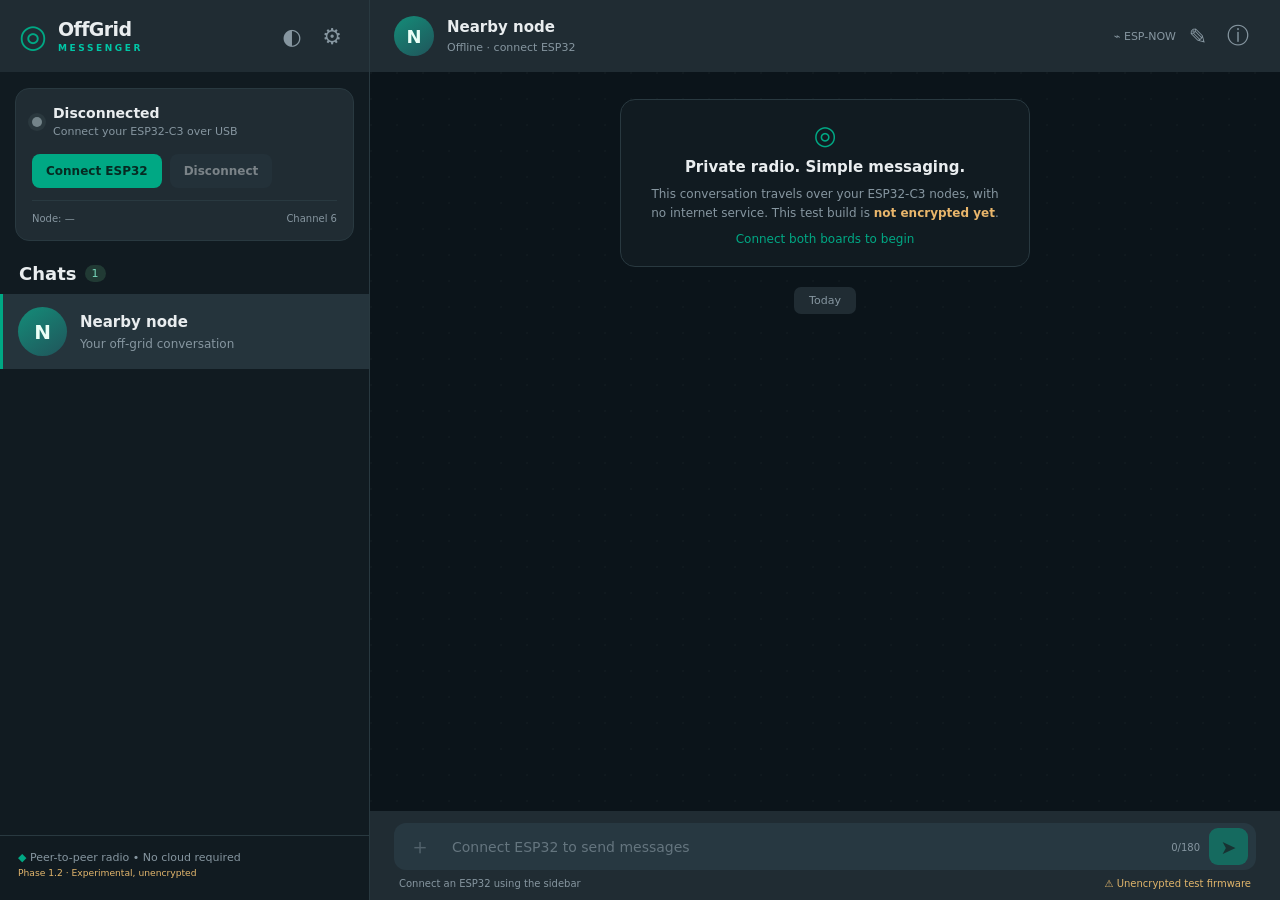
==== commit 15ec98d8: "web(1.2.0): Expand initial messaging interface Component snapshot derived from OffGridMessenger_Phas" ====
--- a/web/index.html
+++ b/web/index.html
@@ -5,32 +5,19 @@
   <meta name="viewport" content="width=device-width, initial-scale=1">
   <meta name="theme-color" content="#101b21">
   <title>OffGrid Messenger</title>
-  <link rel="icon" href="logo.svg" type="image/svg+xml">
-  <link rel="stylesheet" href="styles.css?v=1.3.0">
-  <script src="app.js?v=1.3.0" defer></script>
+  <link rel="stylesheet" href="styles.css?v=1.2.0">
+  <script src="app.js?v=1.2.0" defer></script>
 </head>
 <body>
 <div class="app" id="app">
   <aside class="sidebar">
     <header class="side-head">
-      <div class="branding">
-        <img class="brand-logo" src="logo.svg" alt="OffGrid Messenger logo">
-        <div><strong>OffGrid</strong><small>MESSENGER</small></div>
-      </div>
-      <div class="side-actions">
-        <button class="icon-button" id="themeToggle" title="Toggle appearance" aria-label="Toggle appearance">◐</button>
-        <button class="icon-button" id="settingsButton" title="Settings" aria-label="Settings">⚙</button>
-      </div>
+      <div class="branding"><div class="brand-icon" aria-hidden="true">◎</div><div><strong>OffGrid</strong><small>MESSENGER</small></div></div>
+      <div class="side-actions"><button class="icon-button" id="themeToggle" title="Toggle appearance" aria-label="Toggle appearance">◐</button><button class="icon-button" id="settingsButton" title="Settings" aria-label="Settings">⚙</button></div>
     </header>
     <div class="side-connection" id="connectionCard">
-      <div class="connection-title">
-        <span class="status-dot" id="statusDot"></span>
-        <div><strong id="connectionState">Disconnected</strong><small id="connectionDescription">Connect your ESP32-C3 over USB</small></div>
-      </div>
-      <div class="connection-buttons">
-        <button class="primary-button" id="connectButton">Connect ESP32</button>
-        <button class="quiet-button" id="disconnectButton" disabled>Disconnect</button>
-      </div>
+      <div class="connection-title"><span class="status-dot" id="statusDot"></span><div><strong id="connectionState">Disconnected</strong><small id="connectionDescription">Connect your ESP32-C3 over USB</small></div></div>
+      <div class="connection-buttons"><button class="primary-button" id="connectButton">Connect ESP32</button><button class="quiet-button" id="disconnectButton" disabled>Disconnect</button></div>
       <div class="node-info"><span id="nodeAddress">Node: —</span><span id="nodeChannel">Channel 6</span></div>
     </div>
     <div class="chats-heading"><h2>Chats</h2><span class="tiny-badge">1</span></div>
@@ -38,12 +25,7 @@
       <span class="avatar" id="contactAvatar">N</span>
       <span class="contact-body"><span class="contact-top"><strong id="contactSidebarName">Nearby node</strong><span class="contact-time" id="lastChatTime"></span></span><span class="contact-preview" id="lastChatPreview">Your off-grid conversation</span></span>
     </button>
-    <div class="phase-banner">
-      <span>Phase 1.3</span>
-      <strong>Persistent history · polished UI · real receipts</strong>
-      <small>No cloud. No server. No internet.</small>
-    </div>
-    <div class="side-foot"><span class="tiny-offline">◆</span> Peer-to-peer radio • USB Serial + ESP-NOW <small>Test build · encryption comes in Phase 1.4</small></div>
+    <div class="side-foot"><span class="tiny-offline">◆</span> Peer-to-peer radio • No cloud required <small>Phase 1.2 · Experimental, unencrypted</small></div>
   </aside>
   <main class="conversation">
     <header class="chat-header">
@@ -54,24 +36,12 @@
     </header>
     <div class="chat-background">
       <div class="chat-scroll" id="chatScroll" aria-live="polite" aria-relevant="additions">
-        <div class="intro" id="introCard">
-          <img class="intro-logo" src="logo.svg" alt="OffGrid Messenger logo">
-          <strong>Off-grid messaging over ESP32-C3</strong>
-          <p>Local browser chat, real delivery receipts, smooth messaging animations, and persistent history stored in this browser.</p>
-          <span>Connect both boards to begin</span>
-        </div>
+        <div class="intro"><div class="intro-logo">◎</div><strong>Private radio. Simple messaging.</strong><p>This conversation travels over your ESP32-C3 nodes, with no internet service. This test build is <b>not encrypted yet</b>.</p><span>Connect both boards to begin</span></div>
         <div class="day-divider"><span>Today</span></div>
         <div class="messages" id="messages"></div>
       </div>
       <div class="send-panel">
-        <div class="composer" id="composer">
-          <button class="icon-button composer-attach" id="attachments" title="Coming in later phases" disabled>＋</button>
-          <textarea id="messageInput" rows="1" maxlength="720" placeholder="Connect ESP32 to send messages" disabled aria-label="Message"></textarea>
-          <span id="byteCount" class="byte-count">0/180</span>
-          <button class="send-button" id="sendButton" aria-label="Send message" disabled>
-            <svg viewBox="0 0 24 24" aria-hidden="true"><path d="M3 20 21 12 3 4l3.8 7.2L15 12l-8.2.8L3 20Z"/></svg>
-          </button>
-        </div>
+        <div class="composer" id="composer"><button class="icon-button composer-attach" id="attachments" title="Coming in later phases" disabled>＋</button><textarea id="messageInput" rows="1" maxlength="720" placeholder="Connect ESP32 to send messages" disabled aria-label="Message"></textarea><span id="byteCount" class="byte-count">0/180</span><button class="send-button" id="sendButton" aria-label="Send message" disabled>➤</button></div>
         <div class="composer-caption"><span id="composerStatus">Connect an ESP32 using the sidebar</span><span id="encryptionStatus">⚠ Unencrypted test firmware</span></div>
       </div>
     </div>
--- a/web/styles.css
+++ b/web/styles.css
@@ -1,44 +1 @@
-
-:root{
-  font-family:Inter,system-ui,-apple-system,"Segoe UI",sans-serif;
-  font-size:14px;color-scheme:dark;
-  --background:#09151b;--shell:#111b21;--panel:#202c33;--raised:#243640;--message:#202c33;--mine:#005c4b;
-  --ink:#e9edef;--muted:#8ea0aa;--line:#2b3b43;--accent:#00a884;--accent-strong:#15d4b0;--hover:#2a3942;
-  --chat:#0b141a;--blue:#53bdeb;--danger:#ff9985;--shadow:0 18px 60px rgba(0,0,0,.28);--glow:0 0 0 4px rgba(0,168,132,.12);
-}
-*{box-sizing:border-box}
-html,body{height:100%}
-body{margin:0;background:radial-gradient(circle at top,#0d2430 0,#09151b 48%,#071219 100%);color:var(--ink);overflow:hidden}
-button,textarea,input{font:inherit}button{cursor:pointer}button:disabled{cursor:not-allowed;opacity:.45}
-.app{max-width:1600px;min-width:320px;margin:0 auto;height:100dvh;display:flex;box-shadow:var(--shadow);background:var(--shell)}
-.sidebar{width:370px;flex:none;border-right:1px solid var(--line);display:flex;flex-direction:column;min-height:0;background:linear-gradient(180deg,rgba(255,255,255,.015),transparent 30%)}
-.side-head,.chat-header{height:72px;min-height:72px;background:rgba(32,44,51,.88);backdrop-filter:blur(12px);display:flex;align-items:center;padding:0 19px;gap:13px;border-bottom:1px solid rgba(255,255,255,.02)}
-.side-head{justify-content:space-between}.branding{display:flex;align-items:center;gap:12px;line-height:1.1}.branding strong{font-size:19px;letter-spacing:-.6px}.branding small{display:block;font-size:9px;font-weight:750;color:var(--accent-strong);letter-spacing:2.6px;margin-top:4px}.brand-logo{width:38px;height:38px;border-radius:12px;box-shadow:0 10px 24px rgba(0,0,0,.22)}
-.side-actions,.header-tools{display:flex;gap:4px;align-items:center}.icon-button{height:36px;width:36px;border:0;color:var(--muted);font-size:22px;border-radius:50%;background:transparent;display:inline-grid;place-items:center;transition:background .18s ease,color .18s ease,transform .18s ease}.icon-button:not(:disabled):hover{background:var(--hover);color:var(--ink);transform:translateY(-1px)}
-.side-connection{margin:16px 15px 10px;padding:16px;border-radius:16px;background:linear-gradient(180deg,rgba(255,255,255,.02),transparent),var(--panel);border:1px solid var(--line);box-shadow:inset 0 1px 0 rgba(255,255,255,.03);transition:transform .24s ease,box-shadow .24s ease}.side-connection:hover{transform:translateY(-1px);box-shadow:var(--shadow),var(--glow)}
-.connection-title{display:flex;align-items:center;gap:11px}.connection-title strong,.connection-title small{display:block}.connection-title small{color:var(--muted);font-size:11px;margin-top:4px;overflow-wrap:anywhere}.status-dot{height:10px;width:10px;background:#74848a;border-radius:100%;box-shadow:0 0 0 4px #74848a20;flex:none}.status-dot.on{background:#19cba4;box-shadow:0 0 0 4px #19cba420;animation:pulseDot 2s infinite}.status-dot.wait{background:#f6c453;box-shadow:0 0 0 4px #f6c45320;animation:pulseDot 1.7s infinite}
-.connection-buttons{display:flex;gap:8px;margin:16px 0 12px}.primary-button,.quiet-button{border:0;border-radius:10px;padding:10px 14px;font-weight:700;font-size:12px;transition:transform .18s ease,filter .18s ease,background .18s ease}.primary-button{background:var(--accent);color:#062a22}.quiet-button{background:var(--raised);color:var(--ink)}.primary-button:not(:disabled):hover,.quiet-button:not(:disabled):hover{transform:translateY(-1px);filter:brightness(1.05)}.primary-button:not(:disabled):hover{background:var(--accent-strong)}
-.node-info{border-top:1px solid var(--line);padding-top:12px;display:flex;justify-content:space-between;color:var(--muted);font-size:10px;gap:8px}.chats-heading{display:flex;align-items:center;gap:8px;padding:12px 19px 10px}.chats-heading h2{font-size:18px;margin:0}.tiny-badge{background:#213a34;color:#78d8bc;font-size:11px;padding:2px 7px;border-radius:50px}
-.contact{display:flex;gap:13px;align-items:center;text-align:left;width:100%;background:transparent;color:var(--ink);border:0;padding:13px 18px;transition:background .2s ease}.contact.active{background:var(--hover);border-left:3px solid var(--accent);padding-left:15px}.contact:hover{background:var(--hover)}
-.avatar{background:linear-gradient(145deg,#1cc7a7,#2671ff);width:49px;height:49px;border-radius:50%;display:inline-grid;place-items:center;font-size:20px;font-weight:700;color:#eafff6;flex:none;box-shadow:0 8px 24px rgba(0,0,0,.22)}.avatar-small{width:40px;height:40px;font-size:18px}
-.contact-body{flex:1;min-width:0}.contact-top{display:flex;align-items:center;justify-content:space-between;gap:5px}.contact-top strong{overflow:hidden;text-overflow:ellipsis;white-space:nowrap;font-weight:600;font-size:15px}.contact-time{color:var(--muted);font-size:10px;flex:none}.contact-preview{color:var(--muted);display:block;white-space:nowrap;overflow:hidden;text-overflow:ellipsis;margin-top:6px;font-size:12px}
-.phase-banner{margin:8px 15px 14px;padding:14px 16px;border-radius:14px;background:linear-gradient(135deg,rgba(0,168,132,.14),rgba(83,189,235,.12));border:1px solid rgba(83,189,235,.12)}.phase-banner span{display:inline-block;color:#7be7cb;font-size:11px;font-weight:700;letter-spacing:.5px}.phase-banner strong{display:block;margin-top:7px;font-size:13px}.phase-banner small{display:block;margin-top:6px;color:var(--muted);font-size:11px}
-.side-foot{margin-top:auto;padding:13px 18px 19px;color:var(--muted);font-size:11px;line-height:1.6;border-top:1px solid var(--line)}.side-foot small{display:block;color:#e4b76d}.tiny-offline{color:var(--accent)}
-.conversation{min-width:0;flex:1;display:flex;flex-direction:column}.chat-header{padding:0 24px}.chat-title{flex:1;min-width:0}.chat-title strong{display:block;font-size:15px;white-space:nowrap;overflow:hidden;text-overflow:ellipsis}.chat-title span{display:block;color:var(--muted);font-size:11px;margin-top:5px}.header-radio{color:var(--muted);font-size:11px;white-space:nowrap}.back-button{display:none}
-.chat-background{min-height:0;display:flex;flex:1;flex-direction:column;background-color:var(--chat);background-image:radial-gradient(circle at 1px 1px,rgba(113,145,138,.08) 1px,transparent 0),linear-gradient(180deg,rgba(255,255,255,.015),transparent 12%);background-size:26px 26px,100% 100%}
-.chat-scroll{flex:1;overflow-y:auto;padding:20px 8% 28px;scrollbar-color:#63747a50 transparent;scrollbar-width:thin}.intro{margin:7px auto 22px;max-width:430px;border:1px solid var(--line);border-radius:18px;background:rgba(17,27,33,.92);text-align:center;padding:22px 24px;color:var(--muted);font-size:12px;box-shadow:0 10px 28px rgba(0,0,0,.16);animation:fadeUp .5s ease}.intro-logo{width:64px;height:64px;border-radius:18px;box-shadow:0 12px 26px rgba(0,0,0,.16);margin-bottom:10px}.intro strong{display:block;color:var(--ink);font-size:16px}.intro p{line-height:1.65;margin:10px 0}.intro span{color:var(--accent)}.day-divider{text-align:center;margin:0 auto 20px}.day-divider span{display:inline-block;background:rgba(32,44,51,.92);color:var(--muted);padding:7px 15px;border-radius:999px;font-size:11px;box-shadow:0 4px 14px rgba(0,0,0,.08)}
-.messages{display:flex;flex-direction:column;gap:8px}.message-row{width:100%;display:flex;opacity:1;transform:translateY(0)}.message-row.in.is-new{animation:msgInLeft .28s cubic-bezier(.2,.8,.2,1)}.message-row.out.is-new{animation:msgInRight .28s cubic-bezier(.2,.8,.2,1)}.message-row.out{justify-content:flex-end}
-.message-bubble{max-width:min(76%,560px);min-width:94px;border-radius:10px;background:var(--message);padding:9px 11px 6px;box-shadow:0 1px 1px #0002,0 8px 20px rgba(0,0,0,.06);position:relative;overflow-wrap:anywhere;word-break:break-word;transition:transform .18s ease,box-shadow .18s ease}.message-bubble:hover{transform:translateY(-1px);box-shadow:0 1px 1px #0002,0 12px 26px rgba(0,0,0,.08)}.out .message-bubble{background:var(--mine)}.message-text{white-space:pre-wrap;line-height:1.5;font-size:13px}.message-meta{display:flex;justify-content:flex-end;align-items:center;gap:6px;margin-top:4px;font-size:10px;color:#c2d2d5ad;user-select:none;white-space:nowrap}.receipt{display:inline-flex;align-items:flex-end;min-width:18px;height:12px;position:relative}.receipt .check{position:absolute;right:0;bottom:-1px;font-size:12px;line-height:1;color:#b5c5c8;transform-origin:center;transition:color .18s ease,opacity .18s ease,transform .18s ease}.receipt .check.first{right:7px}.receipt .check.second{right:0}.message-row[data-status="read"] .receipt .check,.receipt.read .check{color:var(--blue)}.message-row[data-status="failed"] .receipt .check,.receipt.failed .check{display:none}.receipt.single .check.second{display:none}.receipt.pending .check,.receipt.queued .check{display:none}.receipt.pending::before,.receipt.queued::before{content:"◷";font-size:11px;color:#b5c5c8;position:absolute;right:0;bottom:-1px}.receipt.failed::before{content:"!";font-size:11px;color:var(--danger);position:absolute;right:0;bottom:-1px;font-weight:800}.message-row[data-status="read"] .receipt{animation:receiptGlow .24s ease}.send-panel{background:rgba(32,44,51,.88);backdrop-filter:blur(10px);padding:12px 24px 10px;border-top:1px solid rgba(255,255,255,.02)}.composer{display:flex;align-items:flex-end;gap:9px;background:var(--raised);border-radius:14px;padding:5px 8px;border:1px solid rgba(255,255,255,.02);transition:border-color .18s ease,box-shadow .18s ease}.composer:focus-within{border-color:rgba(0,168,132,.42);box-shadow:var(--glow)}.composer textarea{background:transparent;flex:1;min-width:0;border:0;resize:none;max-height:125px;min-height:36px;outline:none;color:var(--ink);padding:9px 5px;line-height:18px;scrollbar-width:thin}.composer textarea::placeholder{color:var(--muted)}.composer textarea:disabled{opacity:.65}.send-button{background:linear-gradient(180deg,var(--accent),var(--accent-strong));border:0;border-radius:12px;width:42px;height:40px;display:grid;place-items:center;color:#062b22;flex:none;box-shadow:0 10px 18px rgba(0,168,132,.18);transition:transform .18s ease,filter .18s ease}.send-button svg{width:18px;height:18px;fill:#062b22}.send-button:not(:disabled):hover{transform:translateY(-1px) scale(1.02);filter:brightness(1.03)}.byte-count{color:var(--muted);font-size:10px;padding-bottom:12px;white-space:nowrap}.byte-count.over{color:#ff9b83}.composer-caption{display:flex;justify-content:space-between;gap:10px;padding:8px 5px 1px;color:var(--muted);font-size:10px}.composer-caption span:last-child{color:#e0b56b}
-.modal-backdrop{position:fixed;inset:0;background:#0009;z-index:10;display:grid;place-items:center;padding:16px;backdrop-filter:blur(4px)}.modal-backdrop.hidden{display:none}.modal{background:var(--panel);border:1px solid var(--line);border-radius:18px;width:min(430px,100%);padding:20px;box-shadow:var(--shadow);animation:modalIn .18s ease}.modal-head{display:flex;align-items:center;justify-content:space-between}.modal-head h2{margin:0;font-size:19px}.modal p{font-size:12px;color:var(--muted);line-height:1.6}.modal label{display:block;margin:18px 0 8px;font-size:12px;color:var(--muted)}.modal input{width:100%;background:var(--shell);border:1px solid var(--line);border-radius:10px;padding:12px;color:var(--ink);outline-color:var(--accent)}.modal-actions{display:flex;justify-content:flex-end;margin-top:19px;gap:8px}.info-line{border-bottom:1px solid var(--line);padding:11px 0;font-size:12px;display:flex;justify-content:space-between;gap:12px}.info-line span{color:var(--muted)}
-.toast-host{position:fixed;left:50%;bottom:90px;transform:translateX(-50%);z-index:20;pointer-events:none}.toast{background:#394c52;color:#fff;padding:11px 16px;border-radius:10px;box-shadow:var(--shadow);margin-top:7px;font-size:12px;max-width:min(90vw,450px);animation:toastIn .2s ease}.soft-button{border:0;border-radius:10px;padding:10px 14px;font-weight:700;font-size:12px;background:#3d2f2b;color:#ffcfbf}
-body.light{color-scheme:light;--background:#ebeef0;--shell:#fff;--panel:#f0f2f5;--raised:#fff;--message:#fff;--mine:#d9fdd3;--ink:#1b292f;--muted:#63747b;--line:#d5dee1;--hover:#e8eff0;--chat:#efeae2;--shadow:0 4px 28px rgba(25,56,60,.1);--glow:0 0 0 4px rgba(0,168,132,.08)}
-body.light{background:radial-gradient(circle at top,#f6fbff 0,#eef2f4 52%,#e8ecee 100%)}body.light .message-meta{color:#64746fc9}body.light .side-foot small,body.light .composer-caption span:last-child{color:#94711e}.history-empty{color:var(--muted);font-size:12px;text-align:center;padding:24px 0}
-@keyframes pulseDot{0%{transform:scale(1);box-shadow:0 0 0 0 rgba(25,203,164,.24)}70%{transform:scale(1.05);box-shadow:0 0 0 8px rgba(25,203,164,0)}100%{transform:scale(1)}}
-@keyframes fadeUp{from{opacity:0;transform:translateY(10px)}to{opacity:1;transform:none}}
-@keyframes msgInLeft{from{opacity:0;transform:translate(-12px,8px) scale(.98)}to{opacity:1;transform:none}}
-@keyframes msgInRight{from{opacity:0;transform:translate(12px,8px) scale(.98)}to{opacity:1;transform:none}}
-@keyframes toastIn{from{opacity:0;transform:translateY(8px)}to{opacity:1;transform:none}}
-@keyframes modalIn{from{opacity:0;transform:scale(.98) translateY(6px)}to{opacity:1;transform:none}}
-@keyframes receiptGlow{0%{transform:scale(.9);opacity:.7}100%{transform:scale(1);opacity:1}}
-@media(max-width:800px){.sidebar{width:290px}.chat-scroll{padding-left:4%;padding-right:4%}.send-panel{padding-left:10px;padding-right:10px}.chat-header{padding:0 10px}}
-@media(max-width:590px){.app{position:relative;overflow:hidden}.sidebar{width:100%;position:absolute;inset:0;z-index:2}.conversation{width:100%;position:absolute;inset:0;z-index:1}body.mobile-chat .sidebar{display:none}body.mobile-chat .conversation{z-index:3}.back-button{display:grid}.header-radio span{display:none}.side-foot{padding-bottom:24px}.message-bubble{max-width:85%}}
+:root{font-family:Inter,system-ui,-apple-system,"Segoe UI",sans-serif;font-size:14px;color-scheme:dark;--background:#0b141a;--shell:#111b21;--panel:#202c33;--raised:#273841;--message:#202c33;--mine:#005c4b;--ink:#e9edef;--muted:#8696a0;--line:#293940;--accent:#00a884;--accent-strong:#00c7a7;--hover:#25343c;--chat:#0b141a;--blue:#53bdeb;--shadow:0 4px 40px #0004}*{box-sizing:border-box}body{margin:0;background:var(--background);color:var(--ink)}button,textarea,input{font:inherit}button{cursor:pointer}button:disabled{cursor:not-allowed;opacity:.45}.app{max-width:1600px;min-width:320px;margin:0 auto;height:100dvh;display:flex;box-shadow:var(--shadow);background:var(--shell)}.sidebar{width:370px;flex:none;border-right:1px solid var(--line);display:flex;flex-direction:column;min-height:0}.side-head,.chat-header{height:72px;min-height:72px;background:var(--panel);display:flex;align-items:center;padding:0 19px;gap:13px}.side-head{justify-content:space-between}.branding{display:flex;align-items:center;gap:11px;line-height:1.1}.branding strong{font-size:19px;letter-spacing:-.6px}.branding small{display:block;font-size:9px;font-weight:750;color:var(--accent-strong);letter-spacing:2.6px;margin-top:4px}.brand-icon{font-size:32px;color:var(--accent);line-height:1}.side-actions,.header-tools{display:flex;gap:4px;align-items:center}.icon-button{height:36px;width:36px;border:0;color:var(--muted);font-size:22px;border-radius:50%;background:transparent;display:inline-grid;place-items:center}.icon-button:not(:disabled):hover{background:var(--hover);color:var(--ink)}.side-connection{margin:16px 15px 10px;padding:16px;border-radius:14px;background:var(--panel);border:1px solid var(--line)}.connection-title{display:flex;align-items:center;gap:11px}.connection-title strong,.connection-title small{display:block}.connection-title small{color:var(--muted);font-size:11px;margin-top:4px;overflow-wrap:anywhere}.status-dot{height:10px;width:10px;background:#74848a;border-radius:100%;box-shadow:0 0 0 4px #74848a20;flex:none}.status-dot.on{background:#19cba4;box-shadow:0 0 0 4px #19cba420}.status-dot.wait{background:#f6c453;box-shadow:0 0 0 4px #f6c45320}.connection-buttons{display:flex;gap:8px;margin:16px 0 12px}.primary-button,.quiet-button{border:0;border-radius:8px;padding:10px 14px;font-weight:700;font-size:12px}.primary-button{background:var(--accent);color:#062a22}.quiet-button{background:var(--raised);color:var(--ink)}.primary-button:not(:disabled):hover{background:var(--accent-strong)}.node-info{border-top:1px solid var(--line);padding-top:12px;display:flex;justify-content:space-between;color:var(--muted);font-size:10px;gap:8px}.chats-heading{display:flex;align-items:center;gap:8px;padding:12px 19px 10px}.chats-heading h2{font-size:18px;margin:0}.tiny-badge{background:#213a34;color:#78d8bc;font-size:11px;padding:2px 7px;border-radius:50px}.contact{display:flex;gap:13px;align-items:center;text-align:left;width:100%;background:transparent;color:var(--ink);border:0;padding:13px 18px}.contact.active{background:var(--hover);border-left:3px solid var(--accent);padding-left:15px}.contact:hover{background:var(--hover)}.avatar{background:linear-gradient(145deg,#148d79,#20545a);width:49px;height:49px;border-radius:50%;display:inline-grid;place-items:center;font-size:20px;font-weight:700;color:#eafff6;flex:none}.avatar-small{width:40px;height:40px;font-size:18px}.contact-body{flex:1;min-width:0}.contact-top{display:flex;align-items:center;justify-content:space-between;gap:5px}.contact-top strong{overflow:hidden;text-overflow:ellipsis;white-space:nowrap;font-weight:600;font-size:15px}.contact-time{color:var(--muted);font-size:10px;flex:none}.contact-preview{color:var(--muted);display:block;white-space:nowrap;overflow:hidden;text-overflow:ellipsis;margin-top:6px;font-size:12px}.side-foot{margin-top:auto;padding:13px 18px 19px;color:var(--muted);font-size:11px;line-height:1.6;border-top:1px solid var(--line)}.side-foot small{display:block;color:#e4b76d}.tiny-offline{color:var(--accent)}.conversation{min-width:0;flex:1;display:flex;flex-direction:column}.chat-header{padding:0 24px}.chat-title{flex:1;min-width:0}.chat-title strong{display:block;font-size:15px;white-space:nowrap;overflow:hidden;text-overflow:ellipsis}.chat-title span{display:block;color:var(--muted);font-size:11px;margin-top:5px}.header-radio{color:var(--muted);font-size:11px;white-space:nowrap}.back-button{display:none}.chat-background{min-height:0;display:flex;flex:1;flex-direction:column;background-color:var(--chat);background-image:radial-gradient(circle at 1px 1px,#71918a0b 1px,transparent 0);background-size:26px 26px}.chat-scroll{flex:1;overflow-y:auto;padding:20px 8% 28px;scrollbar-color:#63747a50 transparent;scrollbar-width:thin}.intro{margin:7px auto 20px;max-width:410px;border:1px solid var(--line);border-radius:15px;background:var(--shell);text-align:center;padding:20px 25px;color:var(--muted);font-size:12px}.intro-logo{font-size:26px;color:var(--accent);margin-bottom:8px}.intro strong{display:block;color:var(--ink);font-size:15px}.intro p{line-height:1.6;margin:9px 0}.intro p b{color:#e9b66b}.intro span{color:var(--accent)}.day-divider{text-align:center;margin:0 auto 20px}.day-divider span{display:inline-block;background:var(--panel);color:var(--muted);padding:7px 15px;border-radius:7px;font-size:11px}.messages{display:flex;flex-direction:column;gap:8px}.message-row{width:100%;display:flex}.message-row.out{justify-content:flex-end}.message-bubble{max-width:min(76%,560px);min-width:94px;border-radius:10px;background:var(--message);padding:9px 11px 6px;box-shadow:0 1px 1px #0002;position:relative;overflow-wrap:anywhere;word-break:break-word}.out .message-bubble{background:var(--mine)}.message-text{white-space:pre-wrap;line-height:1.5;font-size:13px}.message-meta{display:flex;justify-content:flex-end;align-items:center;gap:5px;margin-top:4px;font-size:10px;color:#c2d2d5ad;user-select:none;white-space:nowrap}.tick{font-size:14px;letter-spacing:-4px;padding-right:4px;line-height:1}.tick.read{color:var(--blue)}.tick.failed{color:#ff9885;letter-spacing:0}.tick.wait{letter-spacing:0}.send-panel{background:var(--panel);padding:12px 24px 10px}.composer{display:flex;align-items:flex-end;gap:9px;background:var(--raised);border-radius:12px;padding:5px 8px}.composer textarea{background:transparent;flex:1;min-width:0;border:0;resize:none;max-height:125px;min-height:36px;outline:none;color:var(--ink);padding:9px 5px;line-height:18px;scrollbar-width:thin}.composer textarea::placeholder{color:var(--muted)}.composer textarea:disabled{opacity:.65}.send-button{background:var(--accent);border:0;border-radius:9px;width:39px;height:37px;font-size:19px;color:#062b22;flex:none}.send-button:not(:disabled):hover{background:var(--accent-strong)}.byte-count{color:var(--muted);font-size:10px;padding-bottom:12px;white-space:nowrap}.byte-count.over{color:#ff9b83}.composer-caption{display:flex;justify-content:space-between;gap:10px;padding:8px 5px 1px;color:var(--muted);font-size:10px}.composer-caption span:last-child{color:#e0b56b}.modal-backdrop{position:fixed;inset:0;background:#0009;z-index:10;display:grid;place-items:center;padding:16px}.modal-backdrop.hidden{display:none}.modal{background:var(--panel);border:1px solid var(--line);border-radius:15px;width:min(430px,100%);padding:20px;box-shadow:var(--shadow)}.modal-head{display:flex;align-items:center;justify-content:space-between}.modal-head h2{margin:0;font-size:19px}.modal p{font-size:12px;color:var(--muted);line-height:1.6}.modal label{display:block;margin:18px 0 8px;font-size:12px;color:var(--muted)}.modal input{width:100%;background:var(--shell);border:1px solid var(--line);border-radius:8px;padding:12px;color:var(--ink);outline-color:var(--accent)}.modal-actions{display:flex;justify-content:flex-end;margin-top:19px;gap:8px}.modal code{font-size:11px}.info-line{border-bottom:1px solid var(--line);padding:11px 0;font-size:12px;display:flex;justify-content:space-between;gap:12px}.info-line span{color:var(--muted)}.toast-host{position:fixed;left:50%;bottom:90px;transform:translateX(-50%);z-index:20;pointer-events:none}.toast{background:#394c52;color:#fff;padding:11px 16px;border-radius:9px;box-shadow:var(--shadow);margin-top:7px;font-size:12px;max-width:min(90vw,450px)}body.light{color-scheme:light;--background:#ebeef0;--shell:#fff;--panel:#f0f2f5;--raised:#fff;--message:#fff;--mine:#d9fdd3;--ink:#1b292f;--muted:#63747b;--line:#d5dee1;--hover:#e8eff0;--chat:#efeae2;--shadow:0 4px 28px #19383c18}body.light .message-meta{color:#64746fc9}body.light .side-foot small,body.light .composer-caption span:last-child{color:#94711e}body.light .intro p b{color:#927325}@media(max-width:800px){.sidebar{width:290px}.chat-scroll{padding-left:4%;padding-right:4%}.send-panel{padding-left:10px;padding-right:10px}.chat-header{padding:0 10px}}@media(max-width:590px){.app{position:relative;overflow:hidden}.sidebar{width:100%;position:absolute;inset:0;z-index:2}.conversation{width:100%;position:absolute;inset:0;z-index:1}body.mobile-chat .sidebar{display:none}body.mobile-chat .conversation{z-index:3}.back-button{display:grid}.header-radio span{display:none}.side-foot{padding-bottom:24px}.message-bubble{max-width:85%}}
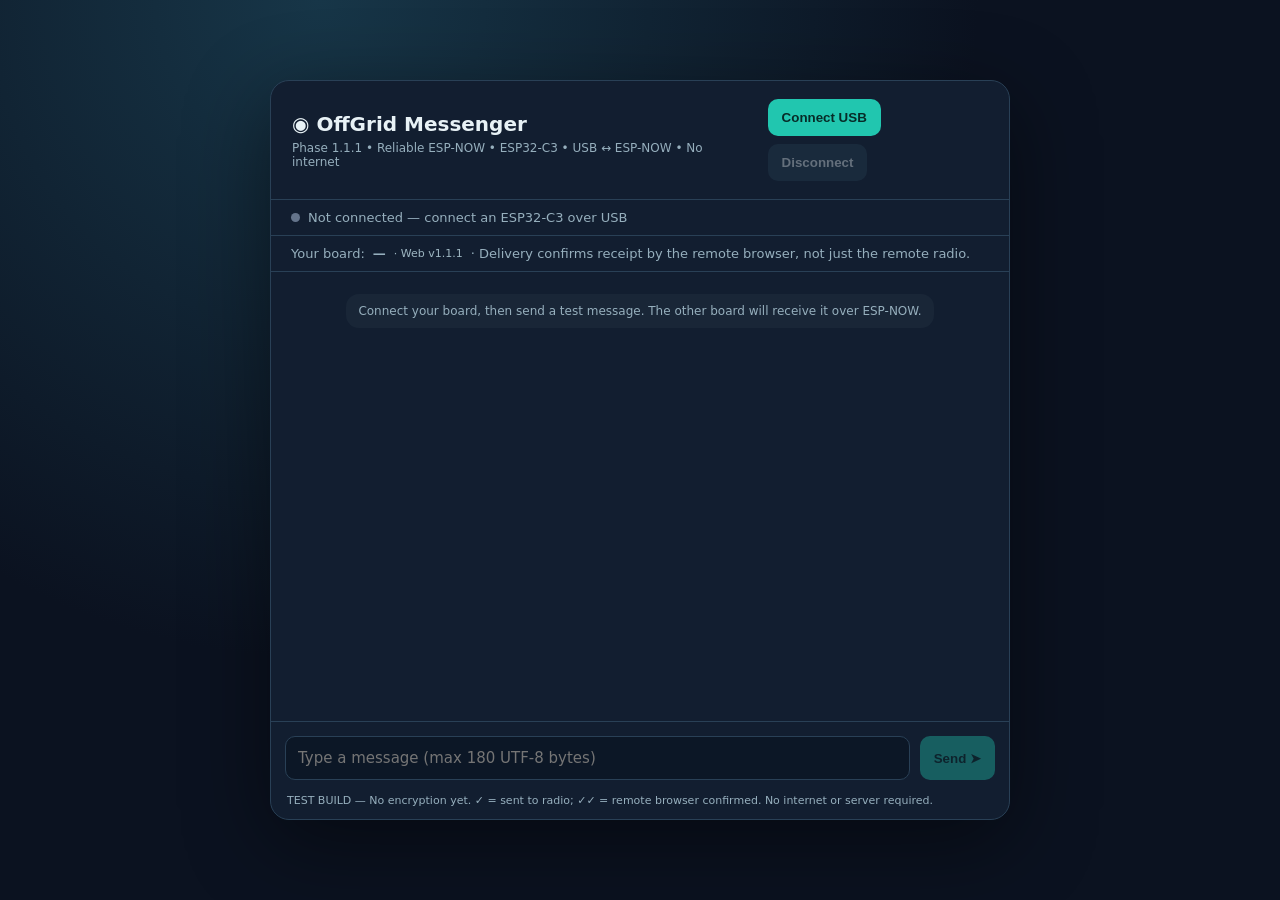
==== commit 5c528e47: "web(1.1.1): Correct first browser integration Component snapshot derived from OffGridMessenger_Phase" ====
--- a/web/index.html
+++ b/web/index.html
@@ -2,52 +2,39 @@
 <html lang="en">
 <head>
   <meta charset="utf-8">
-  <meta name="viewport" content="width=device-width, initial-scale=1">
-  <meta name="theme-color" content="#101b21">
-  <title>OffGrid Messenger</title>
-  <link rel="stylesheet" href="styles.css?v=1.2.0">
-  <script src="app.js?v=1.2.0" defer></script>
+  <meta name="viewport" content="width=device-width,initial-scale=1">
+  <title>OffGrid Messenger | Phase 1.1</title>
+  <style>
+    :root { color-scheme: dark; --bg:#0b1220; --panel:#121e30; --stroke:#294056; --text:#e8f2f6; --dim:#96afbd; --teal:#21c6af; }
+    * {box-sizing:border-box} body {margin:0;min-height:100vh;background:radial-gradient(circle at 25% 0%,#173648,#0b1220 50%);color:var(--text);font:15px system-ui,Arial,sans-serif;display:grid;place-items:center;padding:20px}
+    .app {width:min(100%,740px);height:min(90vh,740px);min-height:420px;background:var(--panel);border:1px solid var(--stroke);border-radius:19px;box-shadow:0 22px 85px #0007;display:flex;flex-direction:column;overflow:hidden}
+    header{padding:18px 21px;border-bottom:1px solid var(--stroke);display:flex;align-items:center;justify-content:space-between;gap:15px}
+    h1 {font-size:20px;margin:0 0 5px} .sub{font-size:12px;color:var(--dim)}
+    button{border:0;border-radius:10px;padding:11px 14px;color:#072c28;background:var(--teal);font-weight:700;cursor:pointer} button:disabled{opacity:.38;cursor:not-allowed}
+    button.secondary{background:#263e50;color:var(--text)}
+    .status {display:flex;gap:8px;align-items:center;color:var(--dim);font-size:13px;padding:10px 20px;border-bottom:1px solid var(--stroke)}
+    .dot{height:9px;width:9px;border-radius:50%;background:#64748b}.dot.online{background:#18c88c}
+    #messages{flex:1;overflow:auto;padding:22px;display:flex;flex-direction:column;gap:10px}
+    .bubble{max-width:82%;border-radius:13px;padding:11px 14px;white-space:pre-wrap;overflow-wrap:anywhere;line-height:1.5;background:#203449;align-self:flex-start}
+    .bubble.mine{align-self:flex-end;background:#125c53}.bubble.system{align-self:center;background:#192637;color:var(--dim);font-size:12px;max-width:95%;padding:8px 12px}
+    .meta{color:#abc2c8;opacity:.8;font-size:10px;margin-top:5px;display:flex;gap:9px;justify-content:flex-end}.msg-state{font-weight:700}
+    form{display:flex;gap:10px;border-top:1px solid var(--stroke);padding:14px} input{min-width:0;flex:1;color:var(--text);background:#0c1726;border:1px solid var(--stroke);border-radius:10px;padding:12px;font:inherit;outline:none}input:focus{border-color:var(--teal)}
+    .foot{font-size:11px;color:var(--dim);padding:0 16px 12px} .toolbar {display:flex;gap:8px;align-items:center;flex-wrap:wrap}
+    @media(max-width:600px){header{flex-wrap:wrap}.app{height:92vh}button{padding:10px 12px}}
+  </style>
 </head>
 <body>
-<div class="app" id="app">
-  <aside class="sidebar">
-    <header class="side-head">
-      <div class="branding"><div class="brand-icon" aria-hidden="true">◎</div><div><strong>OffGrid</strong><small>MESSENGER</small></div></div>
-      <div class="side-actions"><button class="icon-button" id="themeToggle" title="Toggle appearance" aria-label="Toggle appearance">◐</button><button class="icon-button" id="settingsButton" title="Settings" aria-label="Settings">⚙</button></div>
+  <main class="app">
+    <header>
+      <div><h1>◉ OffGrid Messenger</h1><div class="sub">Phase 1.1.1 • Reliable ESP-NOW • ESP32-C3 • USB ↔ ESP-NOW • No internet</div></div>
+      <div class="toolbar"><button id="connect">Connect USB</button><button class="secondary" id="disconnect" disabled>Disconnect</button></div>
     </header>
-    <div class="side-connection" id="connectionCard">
-      <div class="connection-title"><span class="status-dot" id="statusDot"></span><div><strong id="connectionState">Disconnected</strong><small id="connectionDescription">Connect your ESP32-C3 over USB</small></div></div>
-      <div class="connection-buttons"><button class="primary-button" id="connectButton">Connect ESP32</button><button class="quiet-button" id="disconnectButton" disabled>Disconnect</button></div>
-      <div class="node-info"><span id="nodeAddress">Node: —</span><span id="nodeChannel">Channel 6</span></div>
-    </div>
-    <div class="chats-heading"><h2>Chats</h2><span class="tiny-badge">1</span></div>
-    <button class="contact active" id="contactButton" type="button">
-      <span class="avatar" id="contactAvatar">N</span>
-      <span class="contact-body"><span class="contact-top"><strong id="contactSidebarName">Nearby node</strong><span class="contact-time" id="lastChatTime"></span></span><span class="contact-preview" id="lastChatPreview">Your off-grid conversation</span></span>
-    </button>
-    <div class="side-foot"><span class="tiny-offline">◆</span> Peer-to-peer radio • No cloud required <small>Phase 1.2 · Experimental, unencrypted</small></div>
-  </aside>
-  <main class="conversation">
-    <header class="chat-header">
-      <button id="mobileBack" class="icon-button back-button" aria-label="Back to chats">‹</button>
-      <span class="avatar avatar-small" id="headerAvatar">N</span>
-      <div class="chat-title"><strong id="chatName">Nearby node</strong><span id="chatSubhead">Waiting for USB connection</span></div>
-      <div class="header-tools"><span class="header-radio" title="ESP-NOW, channel 6">⌁ <span>ESP-NOW</span></span><button class="icon-button" id="renameButton" title="Rename contact" aria-label="Rename contact">✎</button><button class="icon-button" id="infoButton" title="About this chat" aria-label="Chat information">ⓘ</button></div>
-    </header>
-    <div class="chat-background">
-      <div class="chat-scroll" id="chatScroll" aria-live="polite" aria-relevant="additions">
-        <div class="intro"><div class="intro-logo">◎</div><strong>Private radio. Simple messaging.</strong><p>This conversation travels over your ESP32-C3 nodes, with no internet service. This test build is <b>not encrypted yet</b>.</p><span>Connect both boards to begin</span></div>
-        <div class="day-divider"><span>Today</span></div>
-        <div class="messages" id="messages"></div>
-      </div>
-      <div class="send-panel">
-        <div class="composer" id="composer"><button class="icon-button composer-attach" id="attachments" title="Coming in later phases" disabled>＋</button><textarea id="messageInput" rows="1" maxlength="720" placeholder="Connect ESP32 to send messages" disabled aria-label="Message"></textarea><span id="byteCount" class="byte-count">0/180</span><button class="send-button" id="sendButton" aria-label="Send message" disabled>➤</button></div>
-        <div class="composer-caption"><span id="composerStatus">Connect an ESP32 using the sidebar</span><span id="encryptionStatus">⚠ Unencrypted test firmware</span></div>
-      </div>
-    </div>
+    <div class="status"><span id="dot" class="dot"></span><span id="status">Not connected — connect an ESP32-C3 over USB</span></div>
+    <div class="status">Your board: <strong id="device">—</strong> <span id="webVersion" style="font-size:11px;color:#9eb7c2">· Web v1.1.1</span> · Delivery confirms receipt by the remote browser, not just the remote radio.</div>
+    <section id="messages" aria-live="polite"><div class="bubble system">Connect your board, then send a test message. The other board will receive it over ESP-NOW.</div></section>
+    <form id="sendForm"><input id="message" autocomplete="off" placeholder="Type a message (max 180 UTF-8 bytes)" maxlength="180" disabled><button id="send" disabled>Send ➤</button></form>
+    <div class="foot">TEST BUILD — No encryption yet. ✓ = sent to radio; ✓✓ = remote browser confirmed. No internet or server required.</div>
   </main>
-</div>
-<div class="modal-backdrop hidden" id="modalBackdrop" role="presentation"><section class="modal" role="dialog" aria-modal="true" aria-labelledby="modalTitle"><div class="modal-head"><h2 id="modalTitle">Settings</h2><button class="icon-button" id="closeModal" aria-label="Close dialog">✕</button></div><div id="modalBody"></div></section></div>
-<div class="toast-host" id="toastHost" aria-live="polite"></div>
+  <script src="./app.js?v=1.1.1-fix-20261107"></script>
 </body>
 </html>
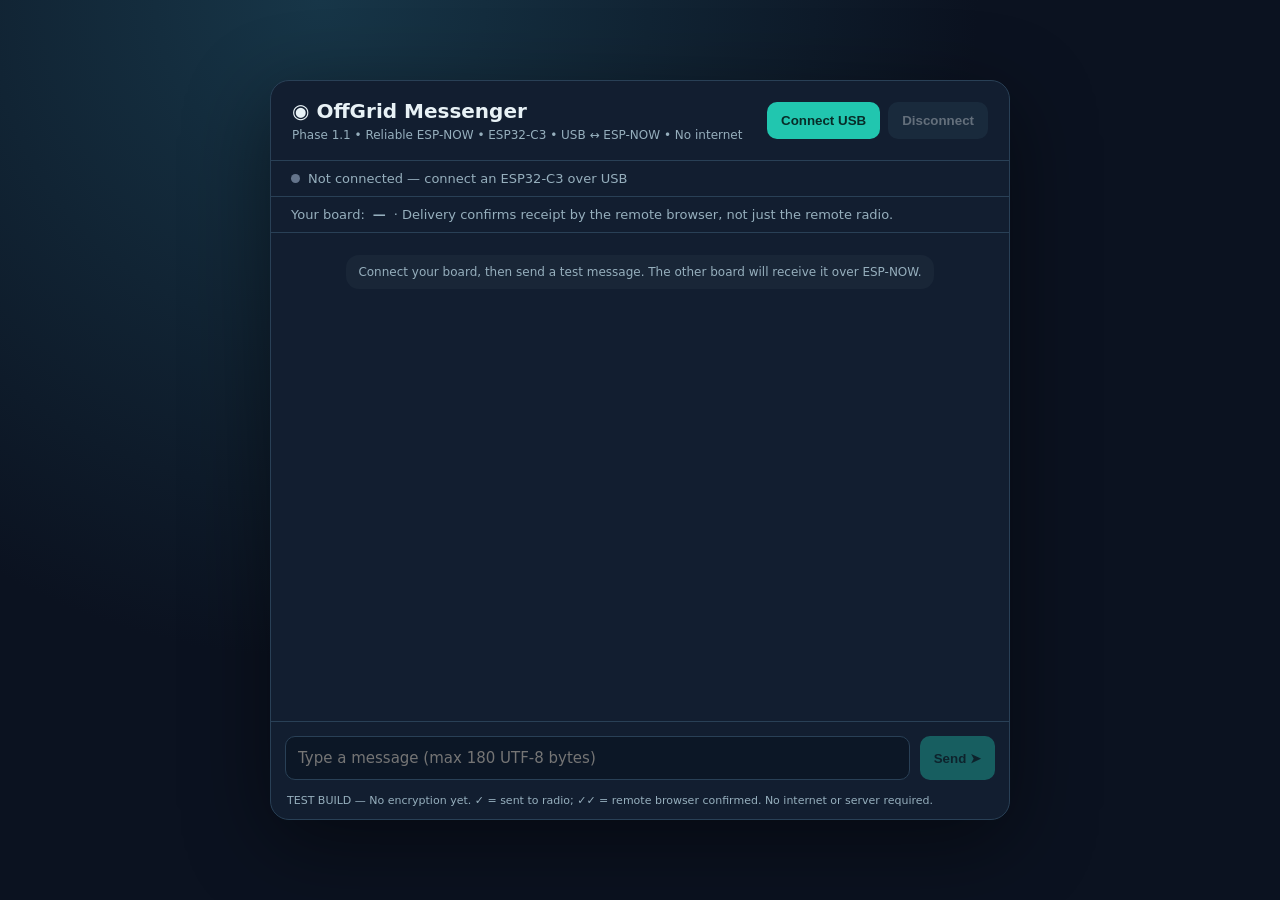
==== commit 7f50c38a: "web(1.1.0): Introduce browser Web Serial client Component snapshot derived from OffGridMessenger_Pha" ====
--- a/web/index.html
+++ b/web/index.html
@@ -26,15 +26,15 @@
 <body>
   <main class="app">
     <header>
-      <div><h1>◉ OffGrid Messenger</h1><div class="sub">Phase 1.1.1 • Reliable ESP-NOW • ESP32-C3 • USB ↔ ESP-NOW • No internet</div></div>
+      <div><h1>◉ OffGrid Messenger</h1><div class="sub">Phase 1.1 • Reliable ESP-NOW • ESP32-C3 • USB ↔ ESP-NOW • No internet</div></div>
       <div class="toolbar"><button id="connect">Connect USB</button><button class="secondary" id="disconnect" disabled>Disconnect</button></div>
     </header>
     <div class="status"><span id="dot" class="dot"></span><span id="status">Not connected — connect an ESP32-C3 over USB</span></div>
-    <div class="status">Your board: <strong id="device">—</strong> <span id="webVersion" style="font-size:11px;color:#9eb7c2">· Web v1.1.1</span> · Delivery confirms receipt by the remote browser, not just the remote radio.</div>
+    <div class="status">Your board: <strong id="device">—</strong> · Delivery confirms receipt by the remote browser, not just the remote radio.</div>
     <section id="messages" aria-live="polite"><div class="bubble system">Connect your board, then send a test message. The other board will receive it over ESP-NOW.</div></section>
     <form id="sendForm"><input id="message" autocomplete="off" placeholder="Type a message (max 180 UTF-8 bytes)" maxlength="180" disabled><button id="send" disabled>Send ➤</button></form>
     <div class="foot">TEST BUILD — No encryption yet. ✓ = sent to radio; ✓✓ = remote browser confirmed. No internet or server required.</div>
   </main>
-  <script src="./app.js?v=1.1.1-fix-20261107"></script>
+  <script src="./app.js"></script>
 </body>
 </html>
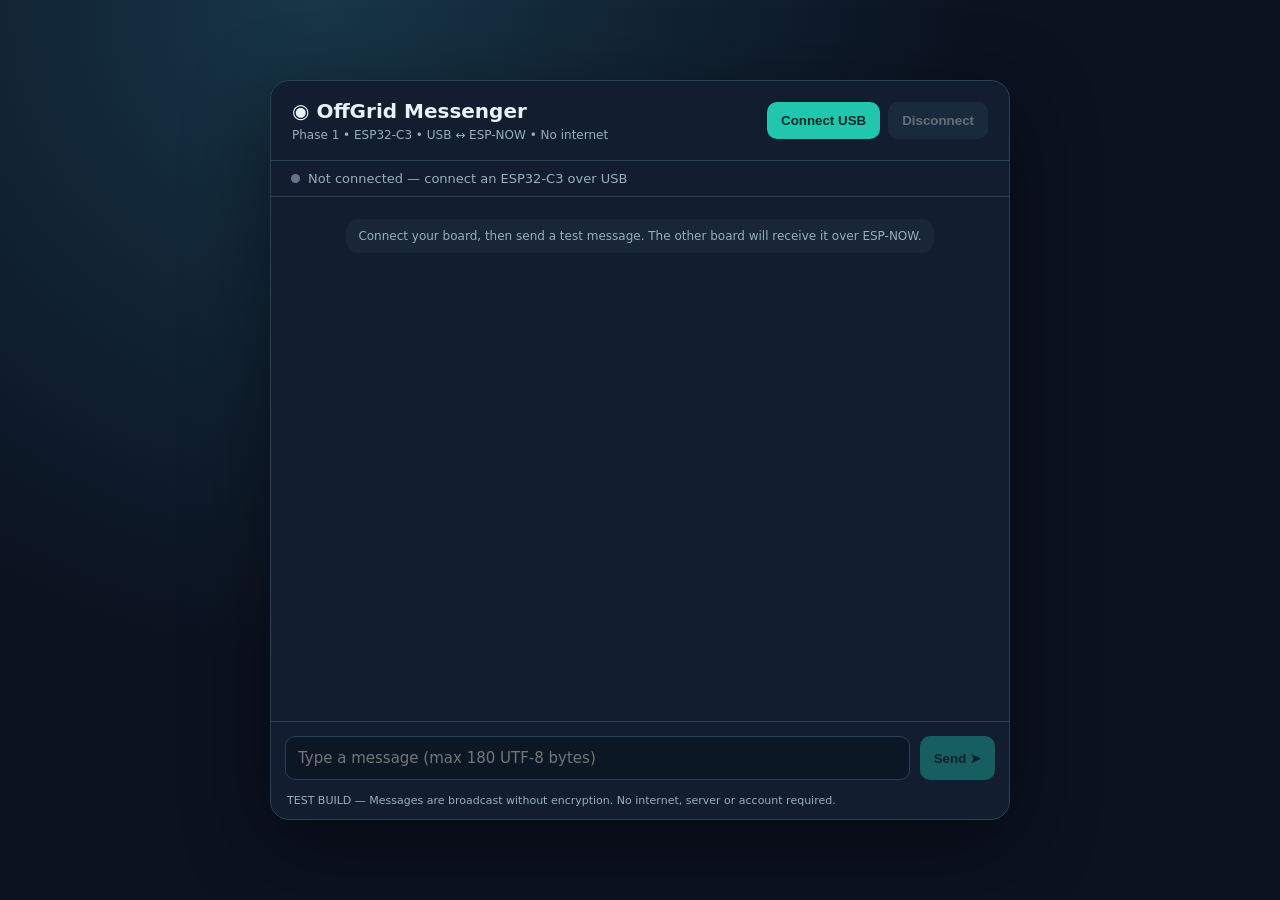
==== commit dd08f2d4: "web(1.0.0): Initial ESP32-to-ESP32 radio bridge Component snapshot derived from OffGridMessenger_Pha" ====
--- a/web/index.html
+++ b/web/index.html
@@ -3,7 +3,7 @@
 <head>
   <meta charset="utf-8">
   <meta name="viewport" content="width=device-width,initial-scale=1">
-  <title>OffGrid Messenger | Phase 1.1</title>
+  <title>OffGrid Messenger | Phase 1</title>
   <style>
     :root { color-scheme: dark; --bg:#0b1220; --panel:#121e30; --stroke:#294056; --text:#e8f2f6; --dim:#96afbd; --teal:#21c6af; }
     * {box-sizing:border-box} body {margin:0;min-height:100vh;background:radial-gradient(circle at 25% 0%,#173648,#0b1220 50%);color:var(--text);font:15px system-ui,Arial,sans-serif;display:grid;place-items:center;padding:20px}
@@ -17,7 +17,7 @@
     #messages{flex:1;overflow:auto;padding:22px;display:flex;flex-direction:column;gap:10px}
     .bubble{max-width:82%;border-radius:13px;padding:11px 14px;white-space:pre-wrap;overflow-wrap:anywhere;line-height:1.5;background:#203449;align-self:flex-start}
     .bubble.mine{align-self:flex-end;background:#125c53}.bubble.system{align-self:center;background:#192637;color:var(--dim);font-size:12px;max-width:95%;padding:8px 12px}
-    .meta{color:#abc2c8;opacity:.8;font-size:10px;margin-top:5px;display:flex;gap:9px;justify-content:flex-end}.msg-state{font-weight:700}
+    .meta{color:#abc2c8;opacity:.8;font-size:10px;margin-top:5px}
     form{display:flex;gap:10px;border-top:1px solid var(--stroke);padding:14px} input{min-width:0;flex:1;color:var(--text);background:#0c1726;border:1px solid var(--stroke);border-radius:10px;padding:12px;font:inherit;outline:none}input:focus{border-color:var(--teal)}
     .foot{font-size:11px;color:var(--dim);padding:0 16px 12px} .toolbar {display:flex;gap:8px;align-items:center;flex-wrap:wrap}
     @media(max-width:600px){header{flex-wrap:wrap}.app{height:92vh}button{padding:10px 12px}}
@@ -26,14 +26,13 @@
 <body>
   <main class="app">
     <header>
-      <div><h1>◉ OffGrid Messenger</h1><div class="sub">Phase 1.1 • Reliable ESP-NOW • ESP32-C3 • USB ↔ ESP-NOW • No internet</div></div>
+      <div><h1>◉ OffGrid Messenger</h1><div class="sub">Phase 1 • ESP32-C3 • USB ↔ ESP-NOW • No internet</div></div>
       <div class="toolbar"><button id="connect">Connect USB</button><button class="secondary" id="disconnect" disabled>Disconnect</button></div>
     </header>
     <div class="status"><span id="dot" class="dot"></span><span id="status">Not connected — connect an ESP32-C3 over USB</span></div>
-    <div class="status">Your board: <strong id="device">—</strong> · Delivery confirms receipt by the remote browser, not just the remote radio.</div>
     <section id="messages" aria-live="polite"><div class="bubble system">Connect your board, then send a test message. The other board will receive it over ESP-NOW.</div></section>
     <form id="sendForm"><input id="message" autocomplete="off" placeholder="Type a message (max 180 UTF-8 bytes)" maxlength="180" disabled><button id="send" disabled>Send ➤</button></form>
-    <div class="foot">TEST BUILD — No encryption yet. ✓ = sent to radio; ✓✓ = remote browser confirmed. No internet or server required.</div>
+    <div class="foot">TEST BUILD — Messages are broadcast without encryption. No internet, server or account required.</div>
   </main>
   <script src="./app.js"></script>
 </body>
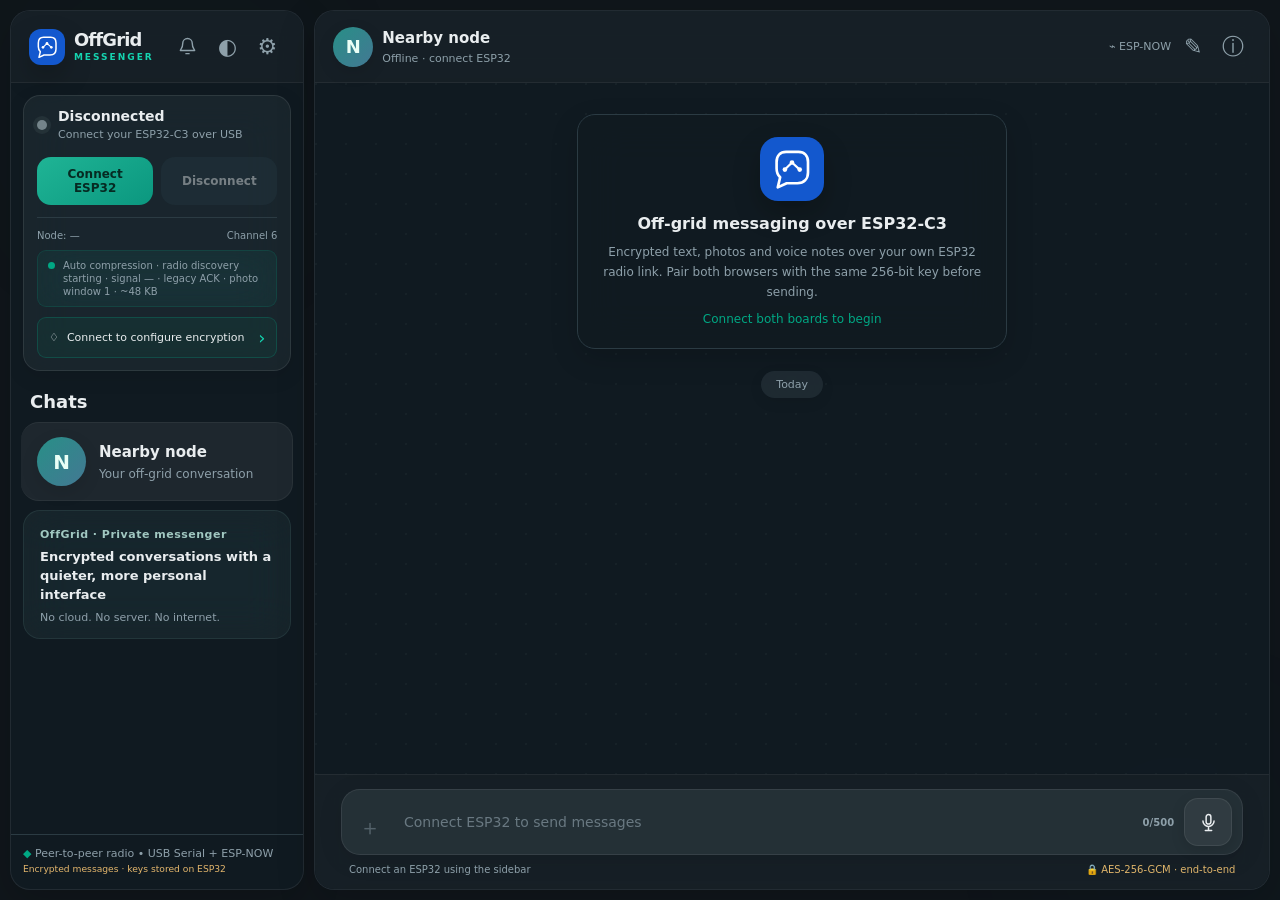
==== commit 263502f5: "fix(repo): make root web client authoritative and repair cross-client references Restore the latest " ====
--- a/web/index.html
+++ b/web/index.html
@@ -2,38 +2,112 @@
 <html lang="en">
 <head>
   <meta charset="utf-8">
-  <meta name="viewport" content="width=device-width,initial-scale=1">
-  <title>OffGrid Messenger | Phase 1</title>
-  <style>
-    :root { color-scheme: dark; --bg:#0b1220; --panel:#121e30; --stroke:#294056; --text:#e8f2f6; --dim:#96afbd; --teal:#21c6af; }
-    * {box-sizing:border-box} body {margin:0;min-height:100vh;background:radial-gradient(circle at 25% 0%,#173648,#0b1220 50%);color:var(--text);font:15px system-ui,Arial,sans-serif;display:grid;place-items:center;padding:20px}
-    .app {width:min(100%,740px);height:min(90vh,740px);min-height:420px;background:var(--panel);border:1px solid var(--stroke);border-radius:19px;box-shadow:0 22px 85px #0007;display:flex;flex-direction:column;overflow:hidden}
-    header{padding:18px 21px;border-bottom:1px solid var(--stroke);display:flex;align-items:center;justify-content:space-between;gap:15px}
-    h1 {font-size:20px;margin:0 0 5px} .sub{font-size:12px;color:var(--dim)}
-    button{border:0;border-radius:10px;padding:11px 14px;color:#072c28;background:var(--teal);font-weight:700;cursor:pointer} button:disabled{opacity:.38;cursor:not-allowed}
-    button.secondary{background:#263e50;color:var(--text)}
-    .status {display:flex;gap:8px;align-items:center;color:var(--dim);font-size:13px;padding:10px 20px;border-bottom:1px solid var(--stroke)}
-    .dot{height:9px;width:9px;border-radius:50%;background:#64748b}.dot.online{background:#18c88c}
-    #messages{flex:1;overflow:auto;padding:22px;display:flex;flex-direction:column;gap:10px}
-    .bubble{max-width:82%;border-radius:13px;padding:11px 14px;white-space:pre-wrap;overflow-wrap:anywhere;line-height:1.5;background:#203449;align-self:flex-start}
-    .bubble.mine{align-self:flex-end;background:#125c53}.bubble.system{align-self:center;background:#192637;color:var(--dim);font-size:12px;max-width:95%;padding:8px 12px}
-    .meta{color:#abc2c8;opacity:.8;font-size:10px;margin-top:5px}
-    form{display:flex;gap:10px;border-top:1px solid var(--stroke);padding:14px} input{min-width:0;flex:1;color:var(--text);background:#0c1726;border:1px solid var(--stroke);border-radius:10px;padding:12px;font:inherit;outline:none}input:focus{border-color:var(--teal)}
-    .foot{font-size:11px;color:var(--dim);padding:0 16px 12px} .toolbar {display:flex;gap:8px;align-items:center;flex-wrap:wrap}
-    @media(max-width:600px){header{flex-wrap:wrap}.app{height:92vh}button{padding:10px 12px}}
-  </style>
+  <meta name="viewport" content="width=device-width, initial-scale=1">
+  <meta name="theme-color" content="#101b21">
+  <title>OffGrid Messenger</title>
+  <link rel="icon" href="logo.svg" type="image/svg+xml">
+  <link rel="stylesheet" href="styles.css?v=2.4.1">
+  <script src="protocol.js?v=2.4.1" defer></script>
+  <script src="adaptive.js?v=2.4.1" defer></script>
+  <script src="app.js?v=2.4.1" defer></script>
 </head>
 <body>
-  <main class="app">
-    <header>
-      <div><h1>◉ OffGrid Messenger</h1><div class="sub">Phase 1 • ESP32-C3 • USB ↔ ESP-NOW • No internet</div></div>
-      <div class="toolbar"><button id="connect">Connect USB</button><button class="secondary" id="disconnect" disabled>Disconnect</button></div>
+<div class="app" id="app">
+  <aside class="sidebar">
+    <header class="side-head">
+      <div class="branding">
+        <img class="brand-logo" src="logo.svg" alt="OffGrid Messenger logo">
+        <div><strong>OffGrid</strong><small>MESSENGER</small></div>
+      </div>
+      <div class="side-actions">
+        <button class="icon-button notification-button" id="notificationButton" type="button" title="Enable desktop notifications" aria-label="Enable desktop notifications" aria-pressed="false"><svg viewBox="0 0 24 24" width="19" height="19" fill="none" stroke="currentColor" stroke-width="1.8" stroke-linecap="round" stroke-linejoin="round" aria-hidden="true"><path d="M18 8a6 6 0 0 0-12 0c0 7-3 7-3 9h18c0-2-3-2-3-9ZM10 21h4"/></svg><span class="notification-dot" aria-hidden="true"></span></button><button class="icon-button" id="themeToggle" title="Toggle appearance" aria-label="Toggle appearance">◐</button>
+        <button class="icon-button" id="settingsButton" title="Settings" aria-label="Settings">⚙</button>
+      </div>
     </header>
-    <div class="status"><span id="dot" class="dot"></span><span id="status">Not connected — connect an ESP32-C3 over USB</span></div>
-    <section id="messages" aria-live="polite"><div class="bubble system">Connect your board, then send a test message. The other board will receive it over ESP-NOW.</div></section>
-    <form id="sendForm"><input id="message" autocomplete="off" placeholder="Type a message (max 180 UTF-8 bytes)" maxlength="180" disabled><button id="send" disabled>Send ➤</button></form>
-    <div class="foot">TEST BUILD — Messages are broadcast without encryption. No internet, server or account required.</div>
+    <div class="side-connection" id="connectionCard">
+      <div class="connection-title">
+        <span class="status-dot" id="statusDot"></span>
+        <div><strong id="connectionState">Disconnected</strong><small id="connectionDescription">Connect your ESP32-C3 over USB</small></div>
+      </div>
+      <div class="connection-buttons">
+        <button class="primary-button" id="connectButton">Connect ESP32</button>
+        <button class="quiet-button" id="disconnectButton" disabled>Disconnect</button>
+      </div>
+      <div class="node-info"><span id="nodeAddress">Node: —</span><span id="nodeChannel">Channel 6</span></div>
+      <div class="usb-diagnostics hidden" id="usbDiagnostics">
+        <span id="usbDiagnosticsText">Waiting for firmware response…</span>
+        <button class="usb-diagnostics-btn" id="usbDiagnosticsButton" type="button">Diagnostics</button>
+      </div>
+      <div class="link-health" title="Link profile uses acknowledgment latency and retries, not physical distance"><span class="link-health-dot"></span><span id="linkModeLabel">Auto · learning link quality</span></div>
+      <button class="security-line" id="securityButton" type="button"><span id="securityIcon">♢</span><span id="securityLabel">Connect to configure encryption</span><span class="security-chevron">›</span></button>
+    </div>
+    <div class="chats-heading"><h2>Chats</h2><span class="tiny-badge unread-badge" id="unreadBadge" hidden aria-label="Unread messages">0</span></div>
+    <button class="contact active" id="contactButton" type="button">
+      <span class="avatar" id="contactAvatar">N</span>
+      <span class="contact-body"><span class="contact-top"><strong id="contactSidebarName">Nearby node</strong><span class="contact-time" id="lastChatTime"></span></span><span class="contact-preview" id="lastChatPreview">Your off-grid conversation</span></span><span class="contact-unread" id="contactUnreadBadge" hidden aria-label="Unread messages">0</span>
+    </button>
+    <div class="phase-banner">
+      <span>OffGrid · Private messenger</span>
+      <strong>Encrypted conversations with a quieter, more personal interface</strong>
+      <small>No cloud. No server. No internet.</small>
+    </div>
+    <div class="side-foot"><span class="tiny-offline">◆</span> Peer-to-peer radio • USB Serial + ESP-NOW <small>Encrypted messages · keys stored on ESP32</small></div>
+  </aside>
+  <main class="conversation">
+    <header class="chat-header">
+      <button id="mobileBack" class="icon-button back-button" aria-label="Back to chats">‹</button>
+      <span class="avatar avatar-small" id="headerAvatar">N</span>
+      <div class="chat-title"><strong id="chatName">Nearby node</strong><span id="chatSubhead">Waiting for USB connection</span></div>
+      <div class="header-tools"><span class="header-radio" title="ESP-NOW, channel 6">⌁ <span>ESP-NOW</span></span><button class="icon-button" id="renameButton" title="Rename contact" aria-label="Rename contact">✎</button><button class="icon-button" id="infoButton" title="About this chat" aria-label="Chat information">ⓘ</button></div>
+    </header>
+    <div class="chat-background">
+      <div class="chat-scroll" id="chatScroll" aria-live="polite" aria-relevant="additions">
+        <div class="intro" id="introCard">
+          <img class="intro-logo" src="logo.svg" alt="OffGrid Messenger logo">
+          <strong>Off-grid messaging over ESP32-C3</strong>
+          <p>Encrypted text, photos and voice notes over your own ESP32 radio link. Pair both browsers with the same 256-bit key before sending.</p>
+          <span>Connect both boards to begin</span>
+        </div>
+        <div class="day-divider"><span>Today</span></div>
+        <div class="messages" id="messages"></div>
+      </div>
+      <div class="send-panel">
+        <div class="composer" id="composer">
+          <button class="icon-button composer-attach" id="attachments" title="Send a photo" aria-label="Send a photo" disabled>＋</button>
+          <input type="file" id="photoPicker" accept="image/*" hidden>
+          <textarea id="messageInput" rows="1" maxlength="2000" placeholder="Connect ESP32 to send messages" disabled aria-label="Message"></textarea>
+          <button class="icon-button voice-button" id="voiceButton" type="button" title="Record encrypted voice message (up to 2 minutes)" aria-label="Record voice message" aria-pressed="false" disabled>
+            <svg viewBox="0 0 24 24" width="19" height="19" fill="none" stroke="currentColor" stroke-width="1.9" stroke-linecap="round" stroke-linejoin="round" aria-hidden="true"><rect x="9" y="2" width="6" height="12" rx="3"/><path d="M5 10a7 7 0 0 0 14 0M12 17v5M8 22h8"/></svg>
+          </button>
+          <span id="byteCount" class="byte-count">0/500</span>
+          <button class="send-button" id="sendButton" aria-label="Send message" disabled>
+            <svg viewBox="0 0 24 24" aria-hidden="true"><path d="M3 20 21 12 3 4l3.8 7.2L15 12l-8.2.8L3 20Z"/></svg>
+          </button>
+        </div>
+        <div class="composer-caption"><span id="composerStatus">Connect an ESP32 using the sidebar</span><span id="encryptionStatus">🔒 AES-256-GCM · end-to-end</span></div>
+      </div>
+    </div>
   </main>
-  <script src="./app.js"></script>
+</div>
+<div class="modal-backdrop hidden" id="modalBackdrop" role="presentation"><section class="modal" role="dialog" aria-modal="true" aria-labelledby="modalTitle"><div class="modal-head"><h2 id="modalTitle">Settings</h2><button class="icon-button" id="closeModal" aria-label="Close dialog">✕</button></div><div id="modalBody"></div></section></div>
+
+<!-- In-app encrypted photo viewer: no new browser tab or network request. -->
+<div class="photo-viewer hidden" id="photoViewer" role="dialog" aria-modal="true" aria-label="Photo viewer" tabindex="-1">
+  <div class="photo-viewer-header">
+    <div class="photo-viewer-heading"><span id="photoViewerName">Nearby node</span><small id="photoViewerDate"></small></div>
+    <div class="photo-viewer-actions">
+      <button type="button" class="viewer-action" id="viewerZoom" aria-label="Zoom photo" title="Zoom photo">⤢</button>
+      <a class="viewer-action" id="viewerDownload" download="offgrid-photo.webp" aria-label="Save photo" title="Save photo">↓</a>
+      <button type="button" class="viewer-action viewer-close" id="viewerClose" aria-label="Close photo viewer" title="Close (Esc)">✕</button>
+    </div>
+  </div>
+  <div class="photo-viewer-stage" id="viewerStage">
+    <button type="button" class="viewer-arrow viewer-prev" id="viewerPrevious" aria-label="Previous photo">‹</button>
+    <div class="photo-viewer-canvas" id="viewerCanvas"><img id="viewerImage" alt="Selected chat photograph"></div>
+    <button type="button" class="viewer-arrow viewer-next" id="viewerNext" aria-label="Next photo">›</button>
+  </div>
+  <div class="photo-viewer-footer"><span id="photoViewerCounter"></span><span id="photoViewerInfo"></span><span class="viewer-help">← → to browse · Esc to close · swipe on touch</span></div>
+</div>
+<div class="toast-host" id="toastHost" aria-live="polite"></div>
 </body>
 </html>
--- a/web/styles.css
+++ b/web/styles.css
@@ -0,0 +1,388 @@
+
+:root{
+  font-family:Inter,system-ui,-apple-system,"Segoe UI",sans-serif;
+  font-size:14px;color-scheme:dark;
+  --background:#09151b;--shell:#111b21;--panel:#202c33;--raised:#243640;--message:#202c33;--mine:#005c4b;
+  --ink:#e9edef;--muted:#8ea0aa;--line:#2b3b43;--accent:#00a884;--accent-strong:#15d4b0;--hover:#2a3942;
+  --chat:#0b141a;--blue:#53bdeb;--danger:#ff9985;--shadow:0 18px 60px rgba(0,0,0,.28);--glow:0 0 0 4px rgba(0,168,132,.12);
+}
+*{box-sizing:border-box}
+html,body{height:100%}
+body{margin:0;background:radial-gradient(circle at top,#0d2430 0,#09151b 48%,#071219 100%);color:var(--ink);overflow:hidden}
+button,textarea,input{font:inherit}button{cursor:pointer}button:disabled{cursor:not-allowed;opacity:.45}
+.app{max-width:1600px;min-width:320px;margin:0 auto;height:100dvh;display:flex;box-shadow:var(--shadow);background:var(--shell)}
+.sidebar{width:370px;flex:none;border-right:1px solid var(--line);display:flex;flex-direction:column;min-height:0;background:linear-gradient(180deg,rgba(255,255,255,.015),transparent 30%)}
+.side-head,.chat-header{height:72px;min-height:72px;background:rgba(32,44,51,.88);backdrop-filter:blur(12px);display:flex;align-items:center;padding:0 19px;gap:13px;border-bottom:1px solid rgba(255,255,255,.02)}
+.side-head{justify-content:space-between}.branding{display:flex;align-items:center;gap:12px;line-height:1.1}.branding strong{font-size:19px;letter-spacing:-.6px}.branding small{display:block;font-size:9px;font-weight:750;color:var(--accent-strong);letter-spacing:2.6px;margin-top:4px}.brand-logo{width:38px;height:38px;border-radius:12px;box-shadow:0 10px 24px rgba(0,0,0,.22)}
+.side-actions,.header-tools{display:flex;gap:4px;align-items:center}.icon-button{height:36px;width:36px;border:0;color:var(--muted);font-size:22px;border-radius:50%;background:transparent;display:inline-grid;place-items:center;transition:background .18s ease,color .18s ease,transform .18s ease}.icon-button:not(:disabled):hover{background:var(--hover);color:var(--ink);transform:translateY(-1px)}
+.side-connection{margin:16px 15px 10px;padding:16px;border-radius:16px;background:linear-gradient(180deg,rgba(255,255,255,.02),transparent),var(--panel);border:1px solid var(--line);box-shadow:inset 0 1px 0 rgba(255,255,255,.03);transition:transform .24s ease,box-shadow .24s ease}.side-connection:hover{transform:translateY(-1px);box-shadow:var(--shadow),var(--glow)}
+.connection-title{display:flex;align-items:center;gap:11px}.connection-title strong,.connection-title small{display:block}.connection-title small{color:var(--muted);font-size:11px;margin-top:4px;overflow-wrap:anywhere}.status-dot{height:10px;width:10px;background:#74848a;border-radius:100%;box-shadow:0 0 0 4px #74848a20;flex:none}.status-dot.on{background:#19cba4;box-shadow:0 0 0 4px #19cba420;animation:pulseDot 2s infinite}.status-dot.wait{background:#f6c453;box-shadow:0 0 0 4px #f6c45320;animation:pulseDot 1.7s infinite}
+.connection-buttons{display:flex;gap:8px;margin:16px 0 12px}.primary-button,.quiet-button{border:0;border-radius:10px;padding:10px 14px;font-weight:700;font-size:12px;transition:transform .18s ease,filter .18s ease,background .18s ease}.primary-button{background:var(--accent);color:#062a22}.quiet-button{background:var(--raised);color:var(--ink)}.primary-button:not(:disabled):hover,.quiet-button:not(:disabled):hover{transform:translateY(-1px);filter:brightness(1.05)}.primary-button:not(:disabled):hover{background:var(--accent-strong)}
+.node-info{border-top:1px solid var(--line);padding-top:12px;display:flex;justify-content:space-between;color:var(--muted);font-size:10px;gap:8px}.chats-heading{display:flex;align-items:center;gap:8px;padding:12px 19px 10px}.chats-heading h2{font-size:18px;margin:0}.tiny-badge{background:#213a34;color:#78d8bc;font-size:11px;padding:2px 7px;border-radius:50px}
+.contact{display:flex;gap:13px;align-items:center;text-align:left;width:100%;background:transparent;color:var(--ink);border:0;padding:13px 18px;transition:background .2s ease}.contact.active{background:var(--hover);border-left:3px solid var(--accent);padding-left:15px}.contact:hover{background:var(--hover)}
+.avatar{background:linear-gradient(145deg,#1cc7a7,#2671ff);width:49px;height:49px;border-radius:50%;display:inline-grid;place-items:center;font-size:20px;font-weight:700;color:#eafff6;flex:none;box-shadow:0 8px 24px rgba(0,0,0,.22)}.avatar-small{width:40px;height:40px;font-size:18px}
+.contact-body{flex:1;min-width:0}.contact-top{display:flex;align-items:center;justify-content:space-between;gap:5px}.contact-top strong{overflow:hidden;text-overflow:ellipsis;white-space:nowrap;font-weight:600;font-size:15px}.contact-time{color:var(--muted);font-size:10px;flex:none}.contact-preview{color:var(--muted);display:block;white-space:nowrap;overflow:hidden;text-overflow:ellipsis;margin-top:6px;font-size:12px}
+.phase-banner{margin:8px 15px 14px;padding:14px 16px;border-radius:14px;background:linear-gradient(135deg,rgba(0,168,132,.14),rgba(83,189,235,.12));border:1px solid rgba(83,189,235,.12)}.phase-banner span{display:inline-block;color:#7be7cb;font-size:11px;font-weight:700;letter-spacing:.5px}.phase-banner strong{display:block;margin-top:7px;font-size:13px}.phase-banner small{display:block;margin-top:6px;color:var(--muted);font-size:11px}
+.side-foot{margin-top:auto;padding:13px 18px 19px;color:var(--muted);font-size:11px;line-height:1.6;border-top:1px solid var(--line)}.side-foot small{display:block;color:#e4b76d}.tiny-offline{color:var(--accent)}
+.conversation{min-width:0;flex:1;display:flex;flex-direction:column}.chat-header{padding:0 24px}.chat-title{flex:1;min-width:0}.chat-title strong{display:block;font-size:15px;white-space:nowrap;overflow:hidden;text-overflow:ellipsis}.chat-title span{display:block;color:var(--muted);font-size:11px;margin-top:5px}.header-radio{color:var(--muted);font-size:11px;white-space:nowrap}.back-button{display:none}
+.chat-background{min-height:0;display:flex;flex:1;flex-direction:column;background-color:var(--chat);background-image:radial-gradient(circle at 1px 1px,rgba(113,145,138,.08) 1px,transparent 0),linear-gradient(180deg,rgba(255,255,255,.015),transparent 12%);background-size:26px 26px,100% 100%}
+.chat-scroll{flex:1;overflow-y:auto;padding:20px 8% 28px;scrollbar-color:#63747a50 transparent;scrollbar-width:thin}.intro{margin:7px auto 22px;max-width:430px;border:1px solid var(--line);border-radius:18px;background:rgba(17,27,33,.92);text-align:center;padding:22px 24px;color:var(--muted);font-size:12px;box-shadow:0 10px 28px rgba(0,0,0,.16);animation:fadeUp .5s ease}.intro-logo{width:64px;height:64px;border-radius:18px;box-shadow:0 12px 26px rgba(0,0,0,.16);margin-bottom:10px}.intro strong{display:block;color:var(--ink);font-size:16px}.intro p{line-height:1.65;margin:10px 0}.intro span{color:var(--accent)}.day-divider{text-align:center;margin:0 auto 20px}.day-divider span{display:inline-block;background:rgba(32,44,51,.92);color:var(--muted);padding:7px 15px;border-radius:999px;font-size:11px;box-shadow:0 4px 14px rgba(0,0,0,.08)}
+.messages{display:flex;flex-direction:column;gap:8px}.message-row{width:100%;display:flex;opacity:1;transform:translateY(0)}.message-row.in.is-new{animation:msgInLeft .28s cubic-bezier(.2,.8,.2,1)}.message-row.out.is-new{animation:msgInRight .28s cubic-bezier(.2,.8,.2,1)}.message-row.out{justify-content:flex-end}
+.message-bubble{max-width:min(76%,560px);min-width:94px;border-radius:10px;background:var(--message);padding:9px 11px 6px;box-shadow:0 1px 1px #0002,0 8px 20px rgba(0,0,0,.06);position:relative;overflow-wrap:anywhere;word-break:break-word;transition:transform .18s ease,box-shadow .18s ease}.message-bubble:hover{transform:translateY(-1px);box-shadow:0 1px 1px #0002,0 12px 26px rgba(0,0,0,.08)}.out .message-bubble{background:var(--mine)}.message-text{white-space:pre-wrap;line-height:1.5;font-size:13px}.message-meta{display:flex;justify-content:flex-end;align-items:center;gap:6px;margin-top:4px;font-size:10px;color:#c2d2d5ad;user-select:none;white-space:nowrap}.receipt{display:inline-flex;align-items:flex-end;min-width:18px;height:12px;position:relative}.receipt .check{position:absolute;right:0;bottom:-1px;font-size:12px;line-height:1;color:#b5c5c8;transform-origin:center;transition:color .18s ease,opacity .18s ease,transform .18s ease}.receipt .check.first{right:7px}.receipt .check.second{right:0}.message-row[data-status="read"] .receipt .check,.receipt.read .check{color:var(--blue)}.message-row[data-status="failed"] .receipt .check,.receipt.failed .check{display:none}.receipt.single .check.second{display:none}.receipt.pending .check,.receipt.queued .check{display:none}.receipt.pending::before,.receipt.queued::before{content:"◷";font-size:11px;color:#b5c5c8;position:absolute;right:0;bottom:-1px}.receipt.failed::before{content:"!";font-size:11px;color:var(--danger);position:absolute;right:0;bottom:-1px;font-weight:800}.message-row[data-status="read"] .receipt{animation:receiptGlow .24s ease}.send-panel{background:rgba(32,44,51,.88);backdrop-filter:blur(10px);padding:12px 24px 10px;border-top:1px solid rgba(255,255,255,.02)}.composer{display:flex;align-items:flex-end;gap:9px;background:var(--raised);border-radius:14px;padding:5px 8px;border:1px solid rgba(255,255,255,.02);transition:border-color .18s ease,box-shadow .18s ease}.composer:focus-within{border-color:rgba(0,168,132,.42);box-shadow:var(--glow)}.composer textarea{background:transparent;flex:1;min-width:0;border:0;resize:none;max-height:125px;min-height:36px;outline:none;color:var(--ink);padding:9px 5px;line-height:18px;scrollbar-width:thin}.composer textarea::placeholder{color:var(--muted)}.composer textarea:disabled{opacity:.65}.send-button{background:linear-gradient(180deg,var(--accent),var(--accent-strong));border:0;border-radius:12px;width:42px;height:40px;display:grid;place-items:center;color:#062b22;flex:none;box-shadow:0 10px 18px rgba(0,168,132,.18);transition:transform .18s ease,filter .18s ease}.send-button svg{width:18px;height:18px;fill:#062b22}.send-button:not(:disabled):hover{transform:translateY(-1px) scale(1.02);filter:brightness(1.03)}.byte-count{color:var(--muted);font-size:10px;padding-bottom:12px;white-space:nowrap}.byte-count.over{color:#ff9b83}.composer-caption{display:flex;justify-content:space-between;gap:10px;padding:8px 5px 1px;color:var(--muted);font-size:10px}.composer-caption span:last-child{color:#e0b56b}
+.modal-backdrop{position:fixed;inset:0;background:#0009;z-index:10;display:grid;place-items:center;padding:16px;backdrop-filter:blur(4px)}.modal-backdrop.hidden{display:none}.modal{background:var(--panel);border:1px solid var(--line);border-radius:18px;width:min(430px,100%);padding:20px;box-shadow:var(--shadow);animation:modalIn .18s ease}.modal-head{display:flex;align-items:center;justify-content:space-between}.modal-head h2{margin:0;font-size:19px}.modal p{font-size:12px;color:var(--muted);line-height:1.6}.modal label{display:block;margin:18px 0 8px;font-size:12px;color:var(--muted)}.modal input{width:100%;background:var(--shell);border:1px solid var(--line);border-radius:10px;padding:12px;color:var(--ink);outline-color:var(--accent)}.modal-actions{display:flex;justify-content:flex-end;margin-top:19px;gap:8px}.info-line{border-bottom:1px solid var(--line);padding:11px 0;font-size:12px;display:flex;justify-content:space-between;gap:12px}.info-line span{color:var(--muted)}
+.toast-host{position:fixed;left:50%;bottom:90px;transform:translateX(-50%);z-index:20;pointer-events:none}.toast{background:#394c52;color:#fff;padding:11px 16px;border-radius:10px;box-shadow:var(--shadow);margin-top:7px;font-size:12px;max-width:min(90vw,450px);animation:toastIn .2s ease}.soft-button{border:0;border-radius:10px;padding:10px 14px;font-weight:700;font-size:12px;background:#3d2f2b;color:#ffcfbf}
+body.light{color-scheme:light;--background:#ebeef0;--shell:#fff;--panel:#f0f2f5;--raised:#fff;--message:#fff;--mine:#d9fdd3;--ink:#1b292f;--muted:#63747b;--line:#d5dee1;--hover:#e8eff0;--chat:#efeae2;--shadow:0 4px 28px rgba(25,56,60,.1);--glow:0 0 0 4px rgba(0,168,132,.08)}
+body.light{background:radial-gradient(circle at top,#f6fbff 0,#eef2f4 52%,#e8ecee 100%)}body.light .message-meta{color:#64746fc9}body.light .side-foot small,body.light .composer-caption span:last-child{color:#94711e}.history-empty{color:var(--muted);font-size:12px;text-align:center;padding:24px 0}
+@keyframes pulseDot{0%{transform:scale(1);box-shadow:0 0 0 0 rgba(25,203,164,.24)}70%{transform:scale(1.05);box-shadow:0 0 0 8px rgba(25,203,164,0)}100%{transform:scale(1)}}
+@keyframes fadeUp{from{opacity:0;transform:translateY(10px)}to{opacity:1;transform:none}}
+@keyframes msgInLeft{from{opacity:0;transform:translate(-12px,8px) scale(.98)}to{opacity:1;transform:none}}
+@keyframes msgInRight{from{opacity:0;transform:translate(12px,8px) scale(.98)}to{opacity:1;transform:none}}
+@keyframes toastIn{from{opacity:0;transform:translateY(8px)}to{opacity:1;transform:none}}
+@keyframes modalIn{from{opacity:0;transform:scale(.98) translateY(6px)}to{opacity:1;transform:none}}
+@keyframes receiptGlow{0%{transform:scale(.9);opacity:.7}100%{transform:scale(1);opacity:1}}
+@media(max-width:800px){.sidebar{width:290px}.chat-scroll{padding-left:4%;padding-right:4%}.send-panel{padding-left:10px;padding-right:10px}.chat-header{padding:0 10px}}
+@media(max-width:590px){.app{position:relative;overflow:hidden}.sidebar{width:100%;position:absolute;inset:0;z-index:2}.conversation{width:100%;position:absolute;inset:0;z-index:1}body.mobile-chat .sidebar{display:none}body.mobile-chat .conversation{z-index:3}.back-button{display:grid}.header-radio span{display:none}.side-foot{padding-bottom:24px}.message-bubble{max-width:85%}}
+
+/* Phase 1.4: compact WhatsApp-style overlapping vector receipts */
+.receipt-icon{display:inline-flex;align-items:center;justify-content:center;width:26px;height:16px;flex:none;color:#aebec5;line-height:1;position:relative;transition:color .22s ease,transform .22s ease}
+.receipt-icon svg{overflow:visible;display:block}
+.receipt-icon .tick-one,.receipt-icon .tick-two{transition:opacity .18s ease,stroke .18s ease}
+.receipt-icon.sent .tick-two{opacity:0}
+.receipt-icon.read{color:#53bdeb;animation:receiptGlow .26s ease}
+.receipt-icon.sending .tick-one,.receipt-icon.sending .tick-two,.receipt-icon.queued .tick-one,.receipt-icon.queued .tick-two,.receipt-icon.failed .tick-one,.receipt-icon.failed .tick-two{opacity:0}
+.receipt-icon.sending:after,.receipt-icon.queued:after{content:'◷';position:absolute;right:3px;bottom:0;font-size:13px;color:var(--muted)}
+.receipt-icon.failed:after{content:'!';position:absolute;right:8px;bottom:0;font-weight:800;font-size:13px;color:var(--danger)}
+.transfer-progress{font-weight:700;font-variant-numeric:tabular-nums;color:var(--accent-strong);font-size:10px}
+.chat-photo{display:block;max-width:min(340px,58vw);width:auto;height:auto;max-height:360px;object-fit:contain;border-radius:9px;cursor:zoom-in;background:rgba(0,0,0,.14);transition:filter .2s ease,transform .2s ease}
+.chat-photo:hover{filter:brightness(1.04)}.photo-caption{font-size:10px;color:var(--muted);padding-top:7px}
+.message-row.retryable{cursor:pointer}.message-row.retryable .message-bubble{outline:1px solid rgba(255,153,133,.38)}.message-row.retryable:hover .message-bubble{outline-color:var(--danger)}
+.security-line{border:1px solid rgba(0,168,132,.25);width:100%;background:rgba(0,168,132,.07);color:var(--ink);display:flex;align-items:center;gap:8px;text-align:left;padding:9px 11px;border-radius:9px;font-size:11px;transition:background .2s ease,transform .18s ease}
+.security-line:hover{background:rgba(0,168,132,.14);transform:translateY(-1px)}.security-line #securityLabel{flex:1;line-height:1.4}.security-chevron{font-size:18px;color:var(--accent-strong)}
+.pair-key-field{display:block;width:100%;background:var(--shell);border:1px solid var(--line);border-radius:10px;padding:10px 12px;color:var(--ink);font-family:ui-monospace,SFMono-Regular,Consolas,monospace;font-size:12px;outline-color:var(--accent);resize:vertical;word-break:break-all;margin:13px 0}
+.pair-actions{display:flex;align-items:center;flex-wrap:wrap;gap:8px}.pair-status{border-radius:10px;padding:11px 12px;background:rgba(0,168,132,.10);border:1px solid rgba(0,168,132,.16);font-size:12px;margin-top:14px}
+.settings-actions{display:flex;flex-wrap:wrap;gap:8px;margin-top:15px}.setting-select{background:var(--shell);color:var(--ink);border:1px solid var(--line);border-radius:10px;width:100%;padding:11px;line-height:1.5;white-space:normal}
+.icon-button.composer-attach:not(:disabled){background:rgba(0,168,132,.1);color:var(--accent-strong);font-size:28px;align-self:center}.icon-button.composer-attach:not(:disabled):hover{background:rgba(0,168,132,.18);transform:rotate(45deg) scale(1.06)}
+.message-bubble:has(.chat-photo){padding:6px 7px 6px}.message-bubble:has(.chat-photo) .message-meta{padding:0 4px}
+
+/* Light mode: intentionally override all Phase 1.3 dark/translucent hardcoded backgrounds. */
+body.light{--shell:#fff;--panel:#f8fafb;--raised:#fff;--message:#fff;--mine:#d9fbd8;--ink:#20313a;--muted:#586a73;--line:#d9e3e6;--hover:#e9f3f2;--chat:#f2f5f4;--accent:#009779;--accent-strong:#007b66;--blue:#128ad4;--danger:#b63b36}
+body.light .side-head,body.light .chat-header{background:rgba(248,250,251,.97);border-bottom:1px solid #dce6e8;color:#20313a}
+body.light .send-panel{background:rgba(248,250,251,.96);border-top:1px solid #dae5e8}
+body.light .side-connection{background:linear-gradient(180deg,#fff,#f4faf8);border-color:#d7e7e3;box-shadow:0 3px 20px #143e3420}
+body.light .intro{background:#fff;border-color:#d6e2e5;color:#5a6d73;box-shadow:0 14px 35px #1f444c12}
+body.light .day-divider span{background:#e5efed;color:#53666e;box-shadow:0 2px 10px #204a4b0d}
+body.light .phase-banner{background:linear-gradient(120deg,#dff6ee,#e3f0fe);border:1px solid #c5e7e1}
+body.light .phase-banner span{color:#007f68}body.light .phase-banner strong{color:#214c46}
+body.light .tiny-badge{background:#def4ec;color:#08745f}
+body.light .message-bubble{box-shadow:0 1px 4px #35575a16,0 7px 22px #35575a0a}
+body.light .message-meta{color:#587276}
+body.light .receipt-icon{color:#758d95}body.light .receipt-icon.read{color:#168bd5}
+body.light .chat-background{background-color:#eef3f1;background-image:radial-gradient(circle at 1px 1px,rgba(70,111,99,.07) 1px,transparent 0)}
+body.light .composer{background:#fff;border:1px solid #d9e5e7;box-shadow:0 2px 8px #123a3810}
+body.light .composer textarea{color:#21353a}body.light .composer-caption{color:#5e747b}
+body.light .modal{background:#fff;border-color:#d9e4e7}body.light .modal-backdrop{background:rgba(28,48,51,.42)}
+body.light .modal input,body.light .pair-key-field,body.light .setting-select{background:#f7fbfb;border-color:#d4e5e7;color:#23343a}
+body.light .security-line{background:#e3f7f0;border-color:#bde7d9;color:#1c564a}body.light .security-line:hover{background:#d3f2e7}
+body.light .pair-status{background:#e6f7ef;border-color:#bbe2d6;color:#28604e}
+body.light .soft-button{background:#fff1eb;color:#a33d2f}body.light .toast{background:#20373c;color:#fff}
+body.light .contact.active{background:#e9f5f2}body.light .side-foot{color:#586d72}
+body.light .brand-logo{box-shadow:0 4px 12px #2b66552b}
+@media(prefers-reduced-motion:reduce){*,*::before,*::after{animation-duration:.01ms!important;transition-duration:.01ms!important;scroll-behavior:auto!important}}
+@media(max-width:590px){.chat-photo{max-width:64vw}.security-line{font-size:11px}.pair-actions>*{flex:1}.phase-banner{display:none}}
+
+/* Phase 1.4.1 — real full-width adaptive desktop / split-screen / narrow-window layout */
+:root{--sidebar-width:clamp(270px,23vw,366px)}
+html,body{width:100%;min-width:0;height:100%;overflow:hidden}
+.app{width:100%;max-width:none;min-width:0;margin:0;height:100dvh;border-radius:0;overflow:hidden;box-shadow:none}
+.sidebar{width:var(--sidebar-width);min-width:0;flex:0 0 var(--sidebar-width);overflow-y:auto;overflow-x:hidden;scrollbar-width:thin}
+.conversation{flex:1 1 0;min-width:0;width:auto;overflow:hidden}
+.side-head,.chat-header{min-width:0;gap:9px;padding-inline:clamp(11px,1.4vw,22px)}
+.side-head{flex-shrink:0}.branding{min-width:0;gap:9px}.branding strong{font-size:clamp(16px,1.4vw,19px)}.branding small{letter-spacing:2px}.brand-logo{height:36px;width:36px;flex-shrink:0}
+.side-actions,.header-tools{flex-shrink:0}.chat-title{min-width:0}.chat-title span{text-overflow:ellipsis;overflow:hidden;white-space:nowrap}
+.side-connection{margin:12px 12px 8px;padding:12px 13px}.node-info{flex-wrap:wrap;row-gap:4px;font-size:10px}.node-info span{overflow-wrap:anywhere}
+.connection-buttons{flex-wrap:wrap}.connection-buttons button{flex:1 1 115px}
+.phase-banner{margin:7px 12px 12px}.side-foot{padding:10px 12px 12px}.chat-header .avatar{flex-shrink:0}
+.chat-scroll{padding:16px clamp(12px,4vw,64px) 24px;min-width:0;overscroll-behavior-y:contain}
+.message-bubble{max-width:min(83%,680px);min-width:0;overflow:hidden}.message-row{min-width:0}.message-text{overflow-wrap:anywhere}
+.message-bubble:has(.chat-photo){max-width:min(83%,520px)}.chat-photo{display:block;width:auto;max-width:100%;height:auto;max-height:min(46vh,465px);object-fit:contain}
+.send-panel{padding:10px clamp(10px,2vw,28px) 9px;min-width:0}.composer{min-width:0}.composer textarea{font-size:13px}.composer-caption{flex-wrap:wrap;row-gap:3px}.composer-caption span{min-width:0;overflow-wrap:anywhere}
+.header-radio{flex-shrink:0}.link-health{margin:9px 0 10px;padding:8px 10px;border-radius:9px;background:rgba(0,168,132,.065);border:1px solid rgba(0,168,132,.17);color:var(--muted);display:flex;align-items:flex-start;gap:8px;font-size:10px;line-height:1.3;overflow-wrap:anywhere}
+.link-health-dot{display:block;width:7px;height:7px;flex-shrink:0;border-radius:50%;background:var(--accent);margin-top:3px}
+body.light .link-health{background:#eaf6f2;border-color:#cfebe0;color:#346759}
+body.light .side-head,body.light .chat-header{background:#f8fafb}
+body.light .chat-title strong,body.light .branding strong{color:var(--ink)}
+body.light .composer .send-button:disabled{background:#d2e8e2;color:#658c80}
+body.light .composer .send-button:not(:disabled){background:#00a884}
+body.light .composer .send-button svg{fill:#062b22}
+body.light .side-connection .primary-button:disabled{background:#c5d9d5;color:#567b72}
+body.light .side-connection .quiet-button{border:1px solid #d7e4e5;color:#29454a}
+body.light .phase-banner small{color:#527878}
+body.light .avatar{color:#fff}
+body.light .chat-background{background-color:#edf4f1}
+/* Compact desktop and half-width windows: preserve usable messaging pane */
+@media (min-width:721px) and (max-width:1100px){
+ :root{--sidebar-width:clamp(230px,32vw,310px)}
+ .chat-header{height:62px;min-height:62px}.side-head{height:62px;min-height:62px}
+ .chat-scroll{padding-left:13px;padding-right:13px}.header-radio span{display:none}
+ .chat-header .avatar{width:36px;height:36px}.chat-title strong{font-size:14px}
+ .chat-title span{font-size:10px}.phase-banner{padding:12px}
+ .message-bubble{max-width:86%}.message-bubble:has(.chat-photo){max-width:86%}
+ .send-panel{padding:9px 10px 8px}.composer-caption{font-size:9px}
+}
+@media(max-width:720px){
+ :root{--sidebar-width:100%}
+ .app{position:relative;width:100%;height:100dvh;overflow:hidden}
+ .sidebar{width:100%;height:100%;position:absolute;inset:0;z-index:2;background:var(--shell);overflow-y:auto;display:flex;animation:fadeUp .22s ease}
+ .conversation{width:100%;height:100%;position:absolute;inset:0;z-index:1;overflow:hidden;visibility:hidden}
+ body.mobile-chat .sidebar{display:none}
+ body.mobile-chat .conversation{visibility:visible;z-index:3;animation:chatSlide .2s ease-out}
+ .back-button{display:inline-grid;flex:none}.chat-header{min-height:62px;height:62px;padding:0 9px;gap:7px}
+ .header-radio{display:none}.chat-title strong{font-size:14px}.chat-title span{font-size:10px}
+ .chat-scroll{padding:12px 10px 16px}.message-bubble{max-width:89%}.message-bubble:has(.chat-photo){max-width:89%}
+ .send-panel{padding:8px 8px max(8px,env(safe-area-inset-bottom))}
+ .composer-caption{font-size:9px}.composer-caption span:last-child{display:none}
+ .side-foot{margin-top:auto}.phase-banner{display:block}.contact{min-height:74px}
+ .chat-photo{max-width:100%;max-height:44vh}
+ .modal{max-height:calc(100dvh - 28px);overflow-y:auto}
+ .pair-actions>*{flex:1 1 130px}
+}
+@media(max-width:380px){.side-actions .icon-button{width:32px;height:32px}.branding strong{font-size:16px}.brand-logo{width:33px;height:33px}.header-tools{gap:0}.header-tools .icon-button{width:30px;height:32px}.avatar-small{width:32px;height:32px}.byte-count{font-size:9px}}
+@keyframes chatSlide{from{opacity:.65;transform:translateX(12px)}to{opacity:1;transform:translateX(0)}}
+
+/* Phase 1.4.3: app-integrated image viewer. Existing layouts/themes remain untouched. */
+.photo-viewer.hidden{display:none!important}
+.photo-viewer{position:fixed;inset:0;z-index:50;display:flex;flex-direction:column;
+ background:rgba(8,17,23,.97);color:#f1f5f7;backdrop-filter:blur(18px);
+ animation:viewerReveal .23s cubic-bezier(.19,1,.22,1);}
+.photo-viewer-header{min-height:68px;padding:12px clamp(14px,3vw,40px);display:flex;align-items:center;justify-content:space-between;gap:18px;background:rgba(12,24,30,.75);border-bottom:1px solid #ffffff13}
+.photo-viewer-heading{display:flex;flex-direction:column;gap:4px;min-width:0;font-size:14px;font-weight:650;white-space:nowrap;overflow:hidden;text-overflow:ellipsis}
+.photo-viewer-heading small{font-size:11px;font-weight:400;color:#9cadb4}
+.photo-viewer-actions{display:flex;gap:8px;align-items:center;flex:none}
+.viewer-action{display:grid;place-items:center;width:38px;height:38px;border:0;border-radius:50%;color:#e8f5f5;background:transparent;font-size:22px;text-decoration:none;cursor:pointer;transition:background .18s,transform .18s}
+.viewer-action:hover,.viewer-arrow:hover:not(:disabled){background:#ffffff1e;transform:scale(1.06)}
+.photo-viewer-stage{position:relative;display:flex;flex:1;min-height:0;align-items:center;justify-content:center;padding:18px clamp(52px,7vw,110px)}
+.photo-viewer-canvas{max-width:100%;max-height:100%;min-width:0;min-height:0;overflow:hidden;display:flex;align-items:center;justify-content:center;border-radius:6px}
+.photo-viewer-canvas img{display:block;max-width:100%;max-height:calc(100dvh - 170px);width:auto;height:auto;object-fit:contain;box-shadow:0 12px 55px #0007;cursor:zoom-in;user-select:none;transition:transform .22s ease}
+.photo-viewer-canvas.zoomed{overflow:auto;justify-content:flex-start;align-items:flex-start;max-width:100%;width:100%;height:100%}
+.photo-viewer-canvas.zoomed img{max-width:none;max-height:none;cursor:zoom-out;min-width:100%;height:auto}
+.photo-viewer-canvas img.photo-enter{animation:viewerPhoto .24s cubic-bezier(.2,.8,.2,1)}
+.viewer-arrow{position:absolute;top:50%;transform:translateY(-50%);z-index:2;width:42px;height:48px;display:grid;place-items:center;border:0;border-radius:13px;color:#f7fbfb;background:#ffffff12;cursor:pointer;font-size:40px;line-height:1;transition:background .2s,transform .2s}
+.viewer-arrow.viewer-prev{left:clamp(7px,2vw,26px)}.viewer-arrow.viewer-next{right:clamp(7px,2vw,26px)}
+.viewer-arrow:hover:not(:disabled){transform:translateY(-50%) scale(1.06)}.viewer-arrow.viewer-hidden{visibility:hidden;pointer-events:none}
+.photo-viewer-footer{min-height:58px;padding:12px clamp(14px,3vw,40px);display:flex;align-items:center;justify-content:center;gap:15px;flex-wrap:wrap;background:#0c181ebf;border-top:1px solid #ffffff11;color:#b8c7cc;font-size:12px}
+#photoViewerCounter{font-weight:700;color:#f1f8fa}.viewer-help{color:#82969c;font-size:11px}
+body.viewer-open{overflow:hidden}
+@keyframes viewerReveal{from{opacity:0}to{opacity:1}}@keyframes viewerPhoto{from{opacity:.48;transform:translateY(8px) scale(.965)}to{opacity:1;transform:none}}
+@media(max-width:590px){.photo-viewer-header{min-height:56px}.photo-viewer-stage{padding:12px 42px}.photo-viewer-canvas img{max-height:calc(100dvh - 135px)}.viewer-help{display:none}.viewer-arrow{width:35px;height:42px;font-size:32px}.photo-viewer-footer{min-height:48px}}
+@media(prefers-reduced-motion:reduce){.photo-viewer,.photo-viewer-canvas img.photo-enter{animation:none}.viewer-action,.viewer-arrow,.photo-viewer-canvas img{transition:none}}
+
+/* Phase 1.4.3.1 — unobtrusive USB handshake diagnostic. */
+.usb-diagnostics{margin-top:10px;padding:9px 11px;border:1px solid var(--line);border-radius:10px;display:flex;gap:9px;align-items:center;justify-content:space-between;background:var(--raised);color:var(--muted);font-size:11px;line-height:1.45;overflow-wrap:anywhere}
+.usb-diagnostics.hidden{display:none}
+.usb-diagnostics-btn{flex-shrink:0;background:transparent;border:1px solid var(--line);color:var(--ink);border-radius:8px;padding:7px 10px;font-size:11px;font-weight:700}
+.usb-diagnostics-btn:hover{border-color:var(--accent);color:var(--accent)}
+.usb-diagnostics-log{max-height:230px;overflow:auto;white-space:pre-wrap;overflow-wrap:anywhere;background:var(--shell);padding:12px;border:1px solid var(--line);border-radius:10px;font:11px/1.55 ui-monospace,monospace;color:var(--ink)}
+
+/* Phase 1.4.9 diagnostic dialog only; approved chat layout untouched. */
+.diagnostic-results{white-space:pre-wrap;overflow-wrap:anywhere;max-height:330px;overflow:auto;background:var(--shell);color:var(--ink);border:1px solid var(--line);border-radius:10px;padding:14px;font-size:12px;line-height:1.7;user-select:text}
+.diagnostic-actions{display:flex;gap:8px;flex-wrap:wrap;margin:12px 0}
+
+.modal:has(.diagnostic-results){width:min(680px,calc(100vw - 24px));max-height:92dvh;overflow-y:auto}
+
+/* Phase 1.5: integrated voice notes; composer and original chat theme retained. */
+.voice-button{height:38px;width:38px;flex:none;align-self:center;color:var(--accent-strong);border:1px solid transparent}
+.voice-button svg{pointer-events:none}
+.voice-button.recording{background:rgba(235,70,77,.18);color:#ff6873;border-color:rgba(235,70,77,.36);animation:voice-pulse 1.25s ease-in-out infinite}
+.voice-clip{display:flex;align-items:center;gap:10px;max-width:min(66vw,360px);min-width:min(220px,54vw);padding:5px 2px 2px}
+.voice-clip audio{display:block;max-width:100%;width:280px;height:38px;min-width:0;flex:1;accent-color:var(--accent)}
+.voice-clip-info{font-size:10px;color:var(--muted);white-space:nowrap;flex:none}
+.out .voice-clip-info{color:#c4e7dc}
+.voice-empty{font-size:12px;color:var(--muted)}
+@keyframes voice-pulse{50%{box-shadow:inset 0 0 0 1px #ff6873;background:rgba(235,70,77,.28)}}
+@media(max-width:420px){.voice-clip{min-width:0;width:min(78vw,310px);flex-wrap:wrap}.voice-clip audio{width:100%}.voice-button{width:34px;height:34px}}
+@media(prefers-reduced-motion:reduce){.voice-button.recording{animation:none}}
+
+/* Long settings and diagnostics remain keyboard/scroll accessible at desktop heights. */
+.modal{max-height:min(90dvh,900px);overflow-y:auto;overscroll-behavior:contain}
+
+/* Phase 1.5.1: a voice note is played only on actual audio playback.
+ * The mic is independent from delivered/read message ticks. */
+.voice-played-icon{display:inline-flex;flex:none;align-items:center;justify-content:center;
+ width:20px;height:24px;color:#9cabb0;transition:color .2s ease;opacity:.96}
+.voice-played-icon.played{color:#53bdeb}
+body.light .voice-played-icon{color:#87969c}
+body.light .voice-played-icon.played{color:#168bd5}
+
+
+/* ===== Phase 1.6 premium glass polish ===== */
+:root{
+  --glass-border:rgba(255,255,255,.10);
+  --glass-fill:rgba(13,23,31,.58);
+  --glass-fill-2:rgba(17,29,39,.72);
+  --panel-edge:rgba(255,255,255,.06);
+  --accent-gradient:linear-gradient(135deg,#00d0a5 0%,#4cd2ff 100%);
+  --accent-deep:linear-gradient(135deg,#03c39b 0%,#00a884 55%,#38bdf8 100%);
+}
+body{background:linear-gradient(135deg,#071118 0%,#0b1620 35%,#08161f 100%);}
+body::before,body::after{content:"";position:fixed;inset:auto;pointer-events:none;z-index:0;filter:blur(18px);opacity:.75;}
+body::before{width:42vw;height:42vw;left:-8vw;top:-12vw;background:radial-gradient(circle,#10b98155 0%,transparent 62%);}
+body::after{width:36vw;height:36vw;right:-10vw;bottom:-14vw;background:radial-gradient(circle,#38bdf855 0%,transparent 64%);}
+.app{position:relative;z-index:1;max-width:none;width:100%;padding:14px;gap:14px;background:transparent;box-shadow:none;}
+.sidebar,.conversation{background:linear-gradient(180deg,rgba(255,255,255,.03),rgba(255,255,255,.01)),var(--glass-fill-2);border:1px solid var(--glass-border);border-radius:28px;overflow:hidden;box-shadow:0 24px 70px rgba(0,0,0,.26), inset 0 1px 0 rgba(255,255,255,.05);backdrop-filter:blur(24px) saturate(145%);-webkit-backdrop-filter:blur(24px) saturate(145%);}
+.sidebar{border-right:1px solid var(--glass-border);}
+.side-head,.chat-header,.send-panel{background:rgba(15,25,33,.58)!important;backdrop-filter:blur(20px) saturate(150%);-webkit-backdrop-filter:blur(20px) saturate(150%);border-color:rgba(255,255,255,.06)!important;}
+.side-connection,.phase-banner,.intro,.day-divider span,.link-health,.modal,.photo-viewer-header,.photo-viewer-footer{backdrop-filter:blur(22px) saturate(140%);-webkit-backdrop-filter:blur(22px) saturate(140%);}
+.side-connection{background:linear-gradient(180deg,rgba(255,255,255,.06),rgba(255,255,255,.015))!important;border:1px solid rgba(255,255,255,.09)!important;border-radius:22px;box-shadow:0 18px 40px rgba(0,0,0,.18), inset 0 1px 0 rgba(255,255,255,.07)!important;}
+.phase-banner{background:linear-gradient(135deg,rgba(0,208,165,.16),rgba(76,210,255,.12))!important;border:1px solid rgba(102,217,255,.18)!important;border-radius:22px;box-shadow:0 16px 34px rgba(0,0,0,.10);}
+.phase-banner strong{line-height:1.45;}
+.contact{margin:0 10px 2px;width:calc(100% - 20px);border-radius:18px;padding:14px 16px;transition:transform .22s ease,background .22s ease,box-shadow .22s ease,border-color .22s ease;border:1px solid transparent;}
+.contact:hover{transform:translateY(-1px);box-shadow:0 10px 24px rgba(0,0,0,.10);}
+.contact.active{border-left:0!important;padding-left:16px!important;background:linear-gradient(135deg,rgba(255,255,255,.08),rgba(255,255,255,.03));border-color:rgba(97,212,255,.18);box-shadow:0 12px 30px rgba(0,0,0,.14);}
+.avatar,.brand-logo,.intro-logo{box-shadow:0 12px 28px rgba(0,0,0,.22);}
+.chat-background{background-color:transparent!important;background-image:radial-gradient(circle at 1px 1px,rgba(140,174,168,.10) 1px,transparent 0),linear-gradient(180deg,rgba(255,255,255,.02),transparent 14%)!important;background-size:24px 24px,100% 100%;}
+.chat-scroll{padding-top:24px;padding-bottom:30px;}
+.message-row{padding-inline:2px;}
+.message-bubble{border-radius:24px!important;padding:11px 13px 8px!important;border:1px solid rgba(255,255,255,.07);background:linear-gradient(180deg,rgba(255,255,255,.04),rgba(255,255,255,.015)),rgba(30,43,52,.78)!important;backdrop-filter:blur(18px) saturate(150%);-webkit-backdrop-filter:blur(18px) saturate(150%);box-shadow:0 18px 38px rgba(0,0,0,.12), inset 0 1px 0 rgba(255,255,255,.04)!important;}
+.out .message-bubble{background:linear-gradient(180deg,rgba(255,255,255,.05),rgba(255,255,255,.02)),rgba(0,92,75,.84)!important;border-color:rgba(51,211,176,.16);}
+.message-text{font-size:13.5px;line-height:1.58;}
+.message-row[data-status="sending"] .message-bubble{box-shadow:0 18px 38px rgba(0,0,0,.12),0 0 0 1px rgba(255,255,255,.03),0 0 0 4px rgba(0,168,132,.06)!important;}
+.message-row.in.is-new .message-bubble{animation:premiumMsgInLeft .34s cubic-bezier(.2,.8,.2,1);}
+.message-row.out.is-new .message-bubble{animation:premiumMsgInRight .34s cubic-bezier(.2,.8,.2,1);}
+@keyframes premiumMsgInLeft{0%{opacity:0;transform:translate3d(-10px,12px,0) scale(.965);filter:blur(4px)}100%{opacity:1;transform:none;filter:none}}
+@keyframes premiumMsgInRight{0%{opacity:0;transform:translate3d(10px,12px,0) scale(.965);filter:blur(4px)}100%{opacity:1;transform:none;filter:none}}
+.send-panel{padding:14px clamp(12px,2vw,26px) 12px!important;}
+.composer{display:grid!important;grid-template-columns:auto minmax(0,1fr) auto auto;align-items:end;gap:10px;border-radius:24px!important;padding:8px 10px!important;background:linear-gradient(180deg,rgba(255,255,255,.06),rgba(255,255,255,.03)),rgba(36,52,61,.62)!important;border:1px solid rgba(255,255,255,.08)!important;box-shadow:0 16px 40px rgba(0,0,0,.14), inset 0 1px 0 rgba(255,255,255,.05);}
+.composer textarea{padding:11px 6px!important;min-height:44px;font-size:14px;}
+#attachments{grid-column:1;grid-row:1;}
+#messageInput{grid-column:2;grid-row:1;}
+#byteCount{grid-column:3;grid-row:1;align-self:center;padding-bottom:0;font-weight:650;letter-spacing:.01em;}
+#voiceButton,#sendButton{grid-column:4;grid-row:1;justify-self:end;align-self:end;}
+.voice-button,.send-button{width:48px!important;height:48px!important;border-radius:16px!important;transition:opacity .24s ease,transform .28s cubic-bezier(.2,.8,.2,1),filter .22s ease,background .22s ease,box-shadow .22s ease!important;box-shadow:0 14px 28px rgba(0,0,0,.18), inset 0 1px 0 rgba(255,255,255,.08);}
+.voice-button{background:linear-gradient(180deg,rgba(255,255,255,.07),rgba(255,255,255,.03)),rgba(31,48,56,.9);color:#e9edef;border:1px solid rgba(255,255,255,.08);}
+.send-button{background:var(--accent-deep)!important;color:#042f26;opacity:0;pointer-events:none;transform:scale(.74) rotate(16deg);}
+.send-button svg{width:19px!important;height:19px!important;fill:#032e25!important;}
+.composer.show-send .send-button{opacity:1;pointer-events:auto;transform:scale(1) rotate(0deg);}
+.composer.show-send .voice-button{opacity:0;pointer-events:none;transform:scale(.74) rotate(-16deg);}
+.composer.show-voice .voice-button{opacity:1;pointer-events:auto;transform:scale(1) rotate(0deg);}
+.composer.show-voice .send-button{opacity:0;pointer-events:none;transform:scale(.74) rotate(16deg);}
+.composer.recording-mode .voice-button{opacity:1!important;pointer-events:auto!important;}
+.voice-button.recording{background:linear-gradient(135deg,rgba(255,99,132,.34),rgba(255,83,83,.18)),rgba(64,20,26,.94)!important;border-color:rgba(255,114,137,.40)!important;box-shadow:0 14px 30px rgba(255,74,101,.24), inset 0 1px 0 rgba(255,255,255,.08)!important;}
+.composer-caption{padding:9px 8px 2px!important;font-size:10px;}
+.primary-button{background:var(--accent-deep)!important;border-radius:14px;}
+.quiet-button,.soft-button,.usb-diagnostics-btn,.viewer-action,.viewer-arrow{border-radius:14px!important;}
+.modal{background:linear-gradient(180deg,rgba(24,34,43,.82),rgba(18,28,36,.92))!important;border:1px solid rgba(255,255,255,.08)!important;border-radius:24px!important;}
+.photo-viewer-header,.photo-viewer-footer{background:rgba(9,19,25,.72)!important;}
+.toast{background:rgba(16,27,34,.90)!important;border:1px solid rgba(255,255,255,.08);backdrop-filter:blur(16px) saturate(130%);-webkit-backdrop-filter:blur(16px) saturate(130%);border-radius:14px!important;}
+
+body.light{--glass-border:rgba(255,255,255,.62);--glass-fill:rgba(255,255,255,.70);--glass-fill-2:rgba(248,251,252,.78);--panel-edge:rgba(139,167,176,.12);--ink:#17303a;--muted:#5e737b;--line:#d7e5e9;--message:rgba(255,255,255,.82);--mine:rgba(217,253,211,.88);--chat:#f1f5f4;--shadow:0 18px 50px rgba(54,89,94,.10);--glow:0 0 0 4px rgba(0,168,132,.07);}
+body.light{background:linear-gradient(135deg,#f7fbfd 0%,#eef4f5 48%,#e6eff0 100%);}
+body.light::before{background:radial-gradient(circle,#00c9a744 0%,transparent 62%);opacity:.62;}
+body.light::after{background:radial-gradient(circle,#60a5fa33 0%,transparent 62%);opacity:.58;}
+body.light .sidebar,body.light .conversation{background:linear-gradient(180deg,rgba(255,255,255,.70),rgba(255,255,255,.58)),rgba(245,249,250,.70);border-color:rgba(190,211,216,.74);box-shadow:0 24px 50px rgba(50,93,100,.10), inset 0 1px 0 rgba(255,255,255,.88);}
+body.light .side-head,body.light .chat-header,body.light .send-panel{background:rgba(250,252,252,.64)!important;border-color:rgba(207,222,226,.88)!important;}
+body.light .side-connection,body.light .phase-banner,body.light .intro,body.light .day-divider span,body.light .link-health,body.light .modal{background:linear-gradient(180deg,rgba(255,255,255,.82),rgba(255,255,255,.62))!important;border-color:rgba(206,225,229,.95)!important;box-shadow:0 18px 38px rgba(52,92,96,.10), inset 0 1px 0 rgba(255,255,255,.96)!important;}
+body.light .contact.active{background:linear-gradient(135deg,rgba(255,255,255,.92),rgba(224,245,241,.88));border-color:rgba(79,183,160,.20);}
+body.light .chat-background{background-image:radial-gradient(circle at 1px 1px,rgba(83,126,114,.09) 1px,transparent 0),linear-gradient(180deg,rgba(255,255,255,.45),rgba(255,255,255,0))!important;}
+body.light .message-bubble{background:linear-gradient(180deg,rgba(255,255,255,.92),rgba(255,255,255,.80))!important;border-color:rgba(219,232,236,.96)!important;box-shadow:0 16px 32px rgba(62,96,102,.08), inset 0 1px 0 rgba(255,255,255,.92)!important;}
+body.light .out .message-bubble{background:linear-gradient(180deg,rgba(227,255,225,.96),rgba(217,253,211,.88))!important;border-color:rgba(170,225,188,.90)!important;}
+body.light .composer{background:linear-gradient(180deg,rgba(255,255,255,.92),rgba(255,255,255,.82)),rgba(255,255,255,.76)!important;border-color:rgba(216,229,232,.96)!important;box-shadow:0 16px 34px rgba(58,97,101,.08), inset 0 1px 0 rgba(255,255,255,.96)!important;}
+body.light .voice-button{background:linear-gradient(180deg,rgba(255,255,255,.98),rgba(241,247,248,.92));color:#28515a;border-color:rgba(208,224,227,.92);}
+body.light .send-button{background:linear-gradient(135deg,#00b894 0%,#00a884 55%,#3bbcfb 100%)!important;}
+body.light .toast{background:rgba(255,255,255,.88)!important;color:#1d3c45;border-color:rgba(217,230,234,.96);}
+body.light .photo-viewer-header,body.light .photo-viewer-footer{background:rgba(243,249,250,.82)!important;color:#234047;border-color:rgba(208,222,226,.84)!important;}
+body.light .photo-viewer-heading small,body.light .viewer-help{color:#5d747c;}
+
+@media (max-width:590px){
+  .app{padding:0;gap:0;}
+  .sidebar,.conversation{border-radius:0;}
+  .composer{grid-template-columns:auto minmax(0,1fr) auto auto;}
+  .voice-button,.send-button{width:44px!important;height:44px!important;border-radius:14px!important;}
+}
+@media (prefers-reduced-motion:reduce){
+  .contact,.message-bubble,.voice-button,.send-button,.composer,.sidebar,.conversation{transition:none!important;animation:none!important;}
+}
+
+/* ===== Phase 1.6.1: restrained, calm premium design ===== */
+:root{--accent-gradient:linear-gradient(135deg,#129e88,#148f91);--accent-deep:linear-gradient(145deg,#16ac94,#0f8f7f);--glass-border:rgba(255,255,255,.075);--glass-fill-2:rgba(17,25,31,.90);}
+body{font-family:-apple-system,BlinkMacSystemFont,"Inter","Segoe UI",system-ui,sans-serif;background:#10161b!important;}
+body::before,body::after{opacity:.10!important;filter:blur(100px)!important;}
+.app{padding:10px;gap:10px;}
+.sidebar,.conversation{border-radius:20px!important;background:rgba(18,27,34,.94)!important;box-shadow:0 12px 38px rgba(0,0,0,.17),inset 0 1px 0 rgba(255,255,255,.02)!important;}
+.side-head,.chat-header,.send-panel{background:rgba(24,33,39,.85)!important;backdrop-filter:blur(13px) saturate(110%);-webkit-backdrop-filter:blur(13px) saturate(110%);}
+.branding strong{letter-spacing:-.8px;font-weight:700;}
+.side-connection{border-radius:17px!important;background:rgba(35,47,53,.56)!important;box-shadow:0 6px 20px rgba(0,0,0,.10)!important;}
+.side-connection:hover{transform:none!important;box-shadow:0 8px 24px rgba(0,0,0,.14)!important;}
+.phase-banner{background:rgba(49,70,69,.26)!important;border-color:rgba(112,166,158,.14)!important;border-radius:17px;box-shadow:none;}
+.phase-banner span{color:#a1c8c1;}
+.contact{transition:background .17s ease,box-shadow .17s ease,transform .17s ease;}
+.contact.active{background:rgba(255,255,255,.06)!important;border-color:rgba(255,255,255,.055)!important;box-shadow:none!important;}
+.contact:hover{transform:none!important;background:rgba(255,255,255,.075);box-shadow:none!important;}
+.avatar{background:linear-gradient(135deg,#288f87,#437893);box-shadow:0 6px 18px rgba(0,0,0,.11)!important;}
+.chat-background{background-image:radial-gradient(circle at 1px 1px,rgba(128,148,145,.06) 1px,transparent 0)!important;background-size:30px 30px!important;}
+.message-bubble{border-radius:18px!important;background:rgba(39,53,60,.80)!important;backdrop-filter:blur(8px) saturate(110%)!important;-webkit-backdrop-filter:blur(8px) saturate(110%)!important;box-shadow:0 3px 13px rgba(0,0,0,.10)!important;}
+.out .message-bubble{background:rgba(21,79,71,.92)!important;border-color:rgba(57,159,143,.16);}
+.message-bubble:hover{transform:none;box-shadow:0 5px 18px rgba(0,0,0,.13)!important;}
+.composer{border-radius:19px!important;background:rgba(45,58,64,.67)!important;box-shadow:0 5px 24px rgba(0,0,0,.10)!important;transition:border-color .2s ease,box-shadow .2s ease,background .2s ease!important;}
+.composer:focus-within{border-color:rgba(85,180,161,.34)!important;box-shadow:0 0 0 3px rgba(50,153,134,.07),0 7px 24px rgba(0,0,0,.13)!important;}
+.voice-button,.send-button{border-radius:14px!important;box-shadow:0 4px 14px rgba(0,0,0,.13)!important;}
+.send-button{background:linear-gradient(145deg,#21b596,#139b84)!important;}
+.voice-button{background:rgba(255,255,255,.055)!important;}
+.primary-button{background:linear-gradient(145deg,#1fb495,#0b977f)!important;}
+.modal{border-radius:21px!important;background:rgba(25,35,42,.97)!important;backdrop-filter:blur(18px) saturate(110%);-webkit-backdrop-filter:blur(18px) saturate(110%);}
+.toast{background:rgba(32,44,51,.96)!important;}
+.message-row.in.is-new .message-bubble{animation:quietMessageArrivalLeft .30s cubic-bezier(.2,.75,.25,1);}
+.message-row.out.is-new .message-bubble{animation:quietMessageArrivalRight .30s cubic-bezier(.2,.75,.25,1);}
+@keyframes quietMessageArrivalLeft{from{opacity:0;transform:translate3d(-6px,9px,0) scale(.985)}to{opacity:1;transform:none;}}
+@keyframes quietMessageArrivalRight{from{opacity:0;transform:translate3d(6px,9px,0) scale(.985)}to{opacity:1;transform:none;}}
+.message-row.receipt-pop .receipt-icon{animation:quietReceiptArrival .44s ease-out;}
+@keyframes quietReceiptArrival{0%{transform:scale(.84);opacity:.6}50%{transform:scale(1.10);opacity:1}100%{transform:scale(1);}}
+.composer .send-button{transition:opacity .22s ease,transform .28s cubic-bezier(.18,.8,.2,1),background .2s ease!important;}
+.composer .voice-button{transition:opacity .22s ease,transform .28s cubic-bezier(.18,.8,.2,1),background .2s ease!important;}
+.composer .send-button:active,.composer .voice-button:active{transform:scale(.93);}
+.unread-badge,.contact-unread{display:inline-flex;align-items:center;justify-content:center;background:#229f87!important;color:white!important;min-width:21px;height:21px;border-radius:11px;padding:0 6px;font-weight:750;font-size:11px;font-variant-numeric:tabular-nums;line-height:1;box-shadow:none;animation:badgeArrives .26s cubic-bezier(.2,.8,.2,1);}
+.unread-badge[hidden],.contact-unread[hidden]{display:none!important;}
+.contact-unread{flex:none;align-self:center;margin-left:4px;}
+@keyframes badgeArrives{from{opacity:0;transform:scale(.8)}to{opacity:1;transform:scale(1)}}
+.notification-button{position:relative;}
+.notification-button .notification-dot{position:absolute;right:5px;top:4px;width:6px;height:6px;border-radius:50%;background:transparent;box-shadow:none;transition:background .2s ease;}
+.notification-button.notifications-active{color:var(--accent-strong);}
+.notification-button.notifications-active .notification-dot{background:#2bd8a9;box-shadow:0 0 0 2px var(--panel);}
+.notification-settings{display:flex;flex-direction:column;gap:7px;margin-top:6px;padding:14px;border-radius:14px;border:1px solid var(--line);background:rgba(255,255,255,.025);}
+.notification-settings-hint{margin:0!important;line-height:1.5;}
+.notification-preview-label{display:flex!important;align-items:center;gap:8px;margin:3px 0 0!important;font-size:12px;cursor:pointer;}
+.notification-preview-label input{width:16px!important;height:16px!important;accent-color:#15a78b;flex:none;}
+.notification-setting-button{align-self:flex-start;}
+body.light{--glass-border:rgba(202,215,220,.72);background:#f1f4f6!important;}
+body.light .sidebar,body.light .conversation{background:rgba(250,251,252,.90)!important;border-color:rgba(207,218,222,.86)!important;box-shadow:0 12px 35px rgba(25,62,69,.07)!important;}
+body.light .side-head,body.light .chat-header,body.light .send-panel{background:rgba(249,251,252,.87)!important;}
+body.light .side-connection{background:rgba(255,255,255,.83)!important;border-color:rgba(204,220,224,.9)!important;box-shadow:0 5px 20px rgba(43,80,87,.06)!important;}
+body.light .phase-banner{background:rgba(228,241,237,.80)!important;border-color:rgba(204,228,220,.86)!important;}
+body.light .phase-banner span{color:#3d8374;}
+body.light .contact.active{background:rgba(229,241,238,.78)!important;border-color:rgba(207,224,219,.75)!important;}
+body.light .contact:hover{background:rgba(225,240,236,.65)!important;}
+body.light .chat-background{background-image:radial-gradient(circle at 1px 1px,rgba(84,127,117,.055) 1px,transparent 0)!important;}
+body.light .message-bubble{background:rgba(255,255,255,.94)!important;border-color:rgba(213,226,231,.9)!important;box-shadow:0 4px 17px rgba(49,83,91,.07)!important;}
+body.light .out .message-bubble{background:rgba(221,244,233,.97)!important;border-color:rgba(179,222,199,.80)!important;}
+body.light .composer{background:rgba(255,255,255,.95)!important;border-color:rgba(215,229,232,.95)!important;box-shadow:0 5px 21px rgba(47,81,88,.05)!important;}
+body.light .voice-button{background:#f1f6f6!important;color:#315764;}
+body.light .modal{background:rgba(255,255,255,.98)!important;border-color:rgba(206,221,226,.88)!important;}
+body.light .notification-settings{background:rgba(242,248,248,.82);border-color:rgba(211,226,229,.95);}
+body.light .notification-button.notifications-active .notification-dot{box-shadow:0 0 0 2px #f6f9fa;}
+@media(max-width:590px){.app{padding:0;gap:0;}.sidebar,.conversation{border-radius:0!important;}.contact-unread{margin-left:2px;}}
+@media(prefers-reduced-motion:reduce){*,*::before,*::after{animation-duration:.01ms!important;animation-iteration-count:1!important;transition-duration:.01ms!important;scroll-behavior:auto!important;}}
+/* Composer remains quiet until the user begins a reply; the motion is browser-CSS
+   based, not tied to Windows/macOS/Linux desktop notification animations. */
+.composer:focus-within{animation:subtleComposerFocus .24s cubic-bezier(.2,.76,.2,1);}
+@keyframes subtleComposerFocus{from{filter:brightness(.985);transform:translateY(1px)}to{filter:brightness(1);transform:translateY(0)}}
+@media(prefers-reduced-motion:reduce){.composer:focus-within{animation:none!important}}
+
+/* Phase 2.4.1: consistent message actions and contact avatar on both clients. */
+.avatar.has-contact-avatar {background-position:center!important;background-size:cover!important;color:transparent!important;}
+.message-actions{display:flex;flex-direction:column;gap:8px;margin:12px 0;}
+.message-actions button{text-align:left;padding:12px 16px;min-height:43px;}
+.message-deleted{font-style:italic;color:var(--muted,#91a5b2);opacity:.9;}
+.message-edited{display:block;font-size:10px;opacity:.65;text-align:right;margin-top:3px;}
+.message-sync-error{display:block;font-size:11px;color:#fa9d7e;}
+.message-row .message-bubble{touch-action:pan-y;}
+.message-row .message-bubble:focus-within{outline:2px solid var(--accent,#57a8e8);outline-offset:2px;}
+@media(prefers-reduced-motion:reduce){.message-row,.message-bubble{animation:none!important;transition:none!important;}}
